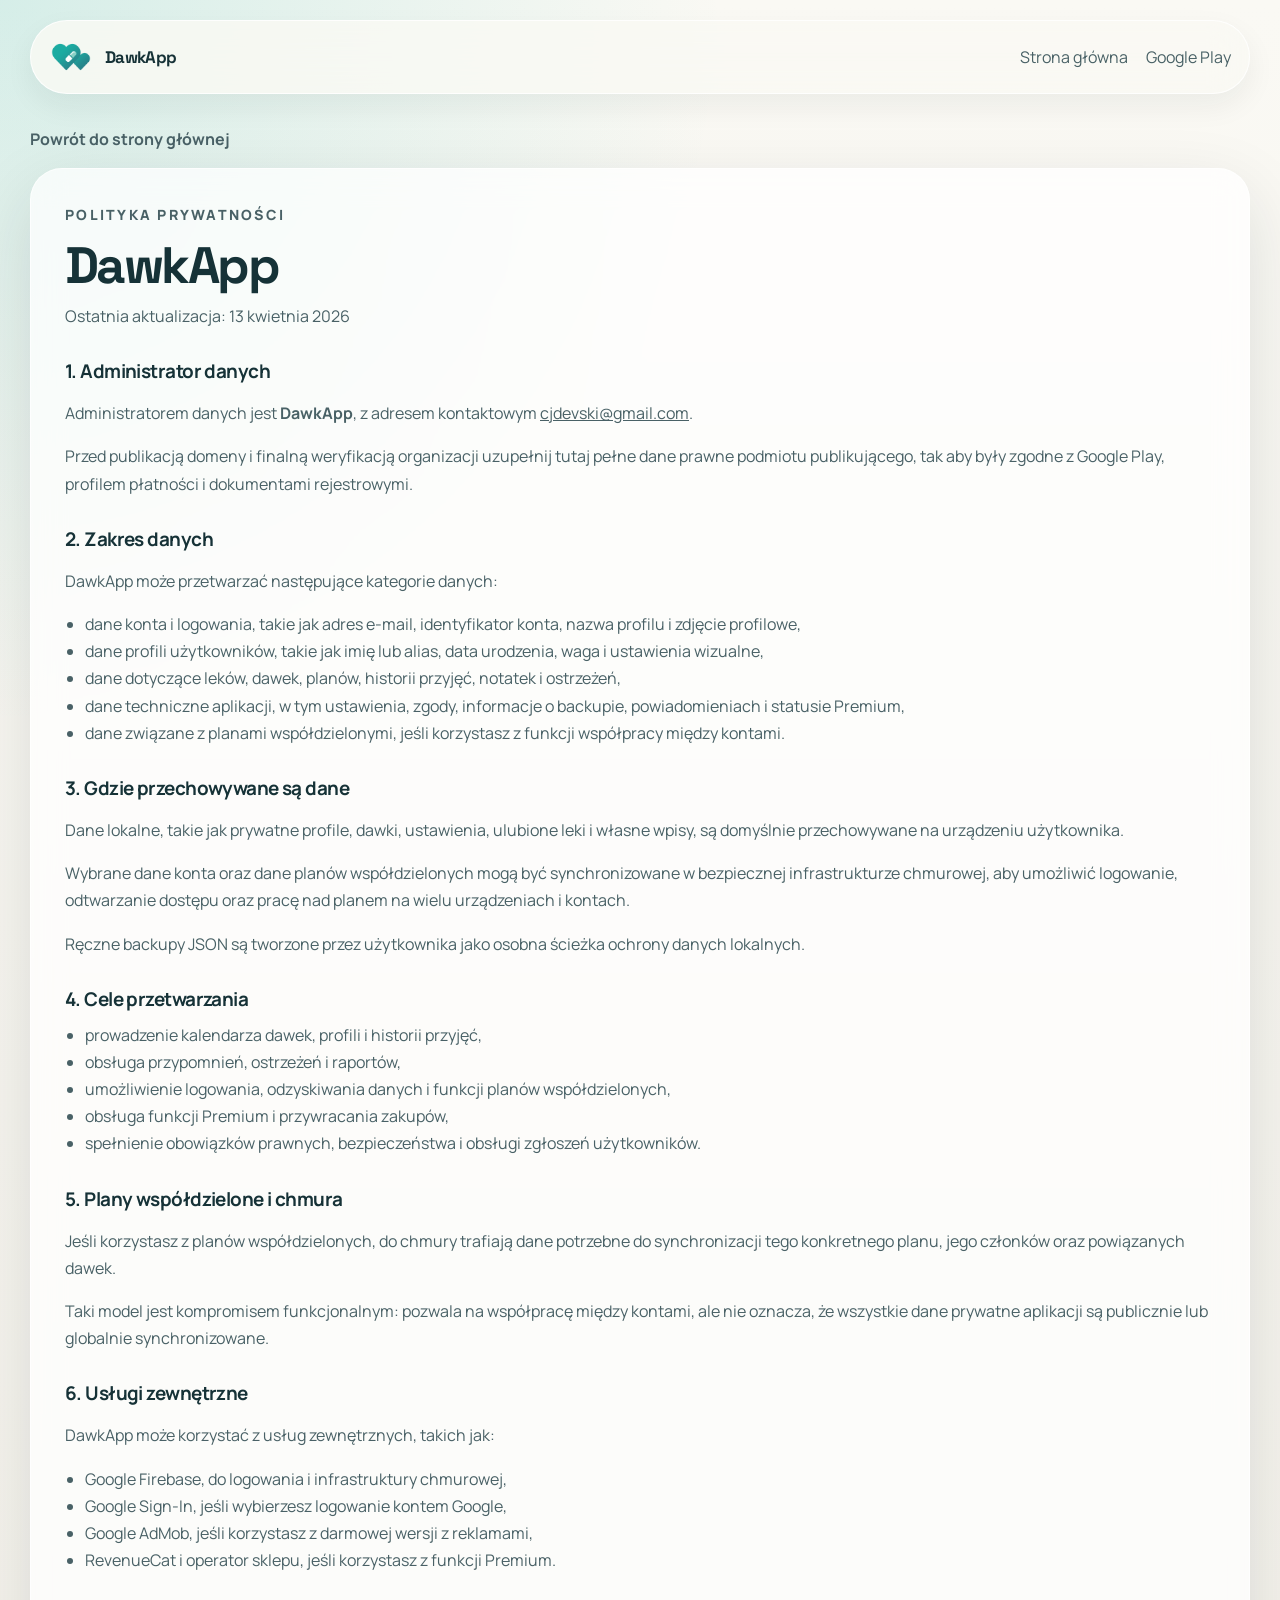
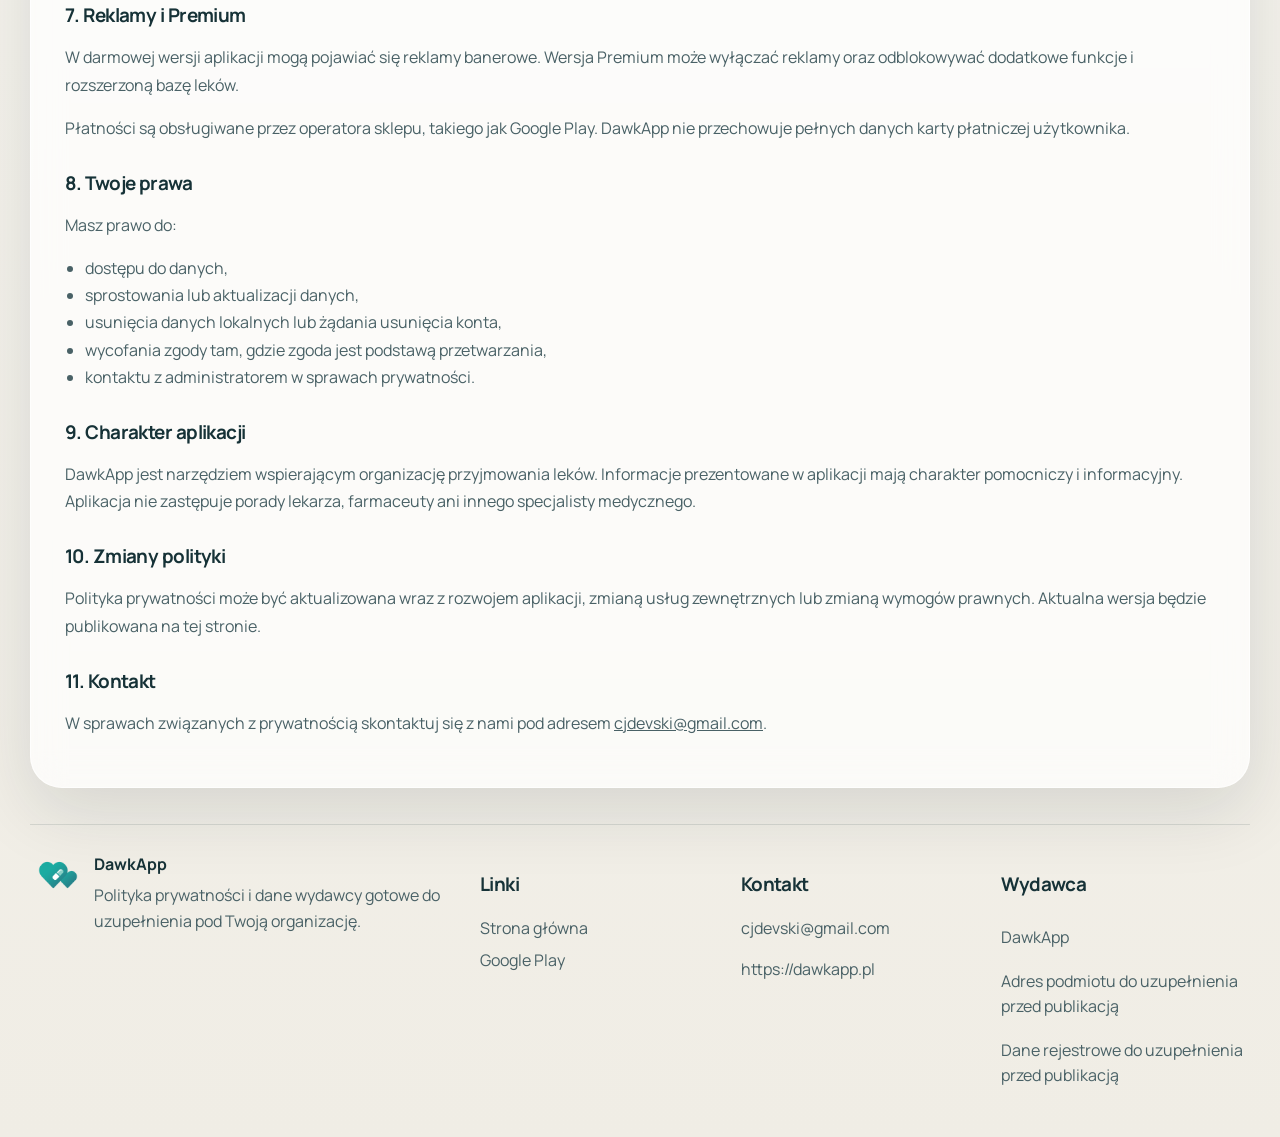
==== privacy.html @ 1be8d59f "Initial DawkApp site" ====
<!DOCTYPE html>
<html lang="pl">
<head>
    <meta charset="UTF-8">
    <meta name="viewport" content="width=device-width, initial-scale=1.0">
    <title>Polityka prywatności | DawkApp</title>
    <meta
        name="description"
        content="Polityka prywatności aplikacji DawkApp. Informacje o danych lokalnych, planach współdzielonych, logowaniu, backupach i usługach zewnętrznych."
    >
    <meta name="theme-color" content="#18b3ab">
    <link rel="preconnect" href="https://fonts.googleapis.com">
    <link rel="preconnect" href="https://fonts.gstatic.com" crossorigin>
    <link href="https://fonts.googleapis.com/css2?family=Manrope:wght@400;500;700;800&family=Space+Grotesk:wght@500;700&display=swap" rel="stylesheet">
    <link rel="icon" type="image/png" href="assets/favicon.png">
    <link rel="stylesheet" href="styles.css">
</head>
<body class="policy-body">
    <div class="page-shell">
        <header class="site-header">
            <a class="brand" href="index.html" aria-label="DawkApp">
                <img src="assets/logo.png" alt="Logo DawkApp" class="brand-logo">
                <span class="brand-wordmark">DawkApp</span>
            </a>

            <nav class="site-nav" aria-label="Nawigacja pomocnicza">
                <a href="index.html">Strona główna</a>
                <a href="https://play.google.com/store/apps/details?id=com.dobradawka.app" target="_blank" rel="noopener noreferrer">Google Play</a>
            </nav>
        </header>

        <main class="policy-layout">
            <a class="back-link" href="index.html">Powrót do strony głównej</a>

            <article class="policy-card">
                <p class="eyebrow">Polityka prywatności</p>
                <h1>DawkApp</h1>
                <p class="policy-meta">Ostatnia aktualizacja: 13 kwietnia 2026</p>

                <section>
                    <h2>1. Administrator danych</h2>
                    <p>
                        Administratorem danych jest <strong>DawkApp</strong>, z adresem kontaktowym
                        <a href="mailto:cjdevski@gmail.com">cjdevski@gmail.com</a>.
                    </p>
                    <p>
                        Przed publikacją domeny i finalną weryfikacją organizacji uzupełnij tutaj pełne dane prawne
                        podmiotu publikującego, tak aby były zgodne z Google Play, profilem płatności i dokumentami rejestrowymi.
                    </p>
                </section>

                <section>
                    <h2>2. Zakres danych</h2>
                    <p>DawkApp może przetwarzać następujące kategorie danych:</p>
                    <ul>
                        <li>dane konta i logowania, takie jak adres e-mail, identyfikator konta, nazwa profilu i zdjęcie profilowe,</li>
                        <li>dane profili użytkowników, takie jak imię lub alias, data urodzenia, waga i ustawienia wizualne,</li>
                        <li>dane dotyczące leków, dawek, planów, historii przyjęć, notatek i ostrzeżeń,</li>
                        <li>dane techniczne aplikacji, w tym ustawienia, zgody, informacje o backupie, powiadomieniach i statusie Premium,</li>
                        <li>dane związane z planami współdzielonymi, jeśli korzystasz z funkcji współpracy między kontami.</li>
                    </ul>
                </section>

                <section>
                    <h2>3. Gdzie przechowywane są dane</h2>
                    <p>
                        Dane lokalne, takie jak prywatne profile, dawki, ustawienia, ulubione leki i własne wpisy, są
                        domyślnie przechowywane na urządzeniu użytkownika.
                    </p>
                    <p>
                        Wybrane dane konta oraz dane planów współdzielonych mogą być synchronizowane w bezpiecznej
                        infrastrukturze chmurowej, aby umożliwić logowanie, odtwarzanie dostępu oraz pracę nad planem
                        na wielu urządzeniach i kontach.
                    </p>
                    <p>
                        Ręczne backupy JSON są tworzone przez użytkownika jako osobna ścieżka ochrony danych lokalnych.
                    </p>
                </section>

                <section>
                    <h2>4. Cele przetwarzania</h2>
                    <ul>
                        <li>prowadzenie kalendarza dawek, profili i historii przyjęć,</li>
                        <li>obsługa przypomnień, ostrzeżeń i raportów,</li>
                        <li>umożliwienie logowania, odzyskiwania danych i funkcji planów współdzielonych,</li>
                        <li>obsługa funkcji Premium i przywracania zakupów,</li>
                        <li>spełnienie obowiązków prawnych, bezpieczeństwa i obsługi zgłoszeń użytkowników.</li>
                    </ul>
                </section>

                <section>
                    <h2>5. Plany współdzielone i chmura</h2>
                    <p>
                        Jeśli korzystasz z planów współdzielonych, do chmury trafiają dane potrzebne do synchronizacji
                        tego konkretnego planu, jego członków oraz powiązanych dawek.
                    </p>
                    <p>
                        Taki model jest kompromisem funkcjonalnym: pozwala na współpracę między kontami, ale nie oznacza,
                        że wszystkie dane prywatne aplikacji są publicznie lub globalnie synchronizowane.
                    </p>
                </section>

                <section>
                    <h2>6. Usługi zewnętrzne</h2>
                    <p>DawkApp może korzystać z usług zewnętrznych, takich jak:</p>
                    <ul>
                        <li>Google Firebase, do logowania i infrastruktury chmurowej,</li>
                        <li>Google Sign-In, jeśli wybierzesz logowanie kontem Google,</li>
                        <li>Google AdMob, jeśli korzystasz z darmowej wersji z reklamami,</li>
                        <li>RevenueCat i operator sklepu, jeśli korzystasz z funkcji Premium.</li>
                    </ul>
                </section>

                <section>
                    <h2>7. Reklamy i Premium</h2>
                    <p>
                        W darmowej wersji aplikacji mogą pojawiać się reklamy banerowe. Wersja Premium może wyłączać
                        reklamy oraz odblokowywać dodatkowe funkcje i rozszerzoną bazę leków.
                    </p>
                    <p>
                        Płatności są obsługiwane przez operatora sklepu, takiego jak Google Play. DawkApp nie przechowuje
                        pełnych danych karty płatniczej użytkownika.
                    </p>
                </section>

                <section>
                    <h2>8. Twoje prawa</h2>
                    <p>Masz prawo do:</p>
                    <ul>
                        <li>dostępu do danych,</li>
                        <li>sprostowania lub aktualizacji danych,</li>
                        <li>usunięcia danych lokalnych lub żądania usunięcia konta,</li>
                        <li>wycofania zgody tam, gdzie zgoda jest podstawą przetwarzania,</li>
                        <li>kontaktu z administratorem w sprawach prywatności.</li>
                    </ul>
                </section>

                <section>
                    <h2>9. Charakter aplikacji</h2>
                    <p>
                        DawkApp jest narzędziem wspierającym organizację przyjmowania leków. Informacje prezentowane
                        w aplikacji mają charakter pomocniczy i informacyjny. Aplikacja nie zastępuje porady lekarza,
                        farmaceuty ani innego specjalisty medycznego.
                    </p>
                </section>

                <section>
                    <h2>10. Zmiany polityki</h2>
                    <p>
                        Polityka prywatności może być aktualizowana wraz z rozwojem aplikacji, zmianą usług zewnętrznych
                        lub zmianą wymogów prawnych. Aktualna wersja będzie publikowana na tej stronie.
                    </p>
                </section>

                <section>
                    <h2>11. Kontakt</h2>
                    <p>
                        W sprawach związanych z prywatnością skontaktuj się z nami pod adresem
                        <a href="mailto:cjdevski@gmail.com">cjdevski@gmail.com</a>.
                    </p>
                </section>
            </article>
        </main>

        <footer class="site-footer">
            <div class="footer-brand">
                <img src="assets/logo.png" alt="" class="footer-logo">
                <div>
                    <strong>DawkApp</strong>
                    <p>Polityka prywatności i dane wydawcy gotowe do uzupełnienia pod Twoją organizację.</p>
                </div>
            </div>

            <div class="footer-columns">
                <div>
                    <h3>Linki</h3>
                    <a href="index.html">Strona główna</a>
                    <a href="https://play.google.com/store/apps/details?id=com.dobradawka.app" target="_blank" rel="noopener noreferrer">Google Play</a>
                </div>

                <div>
                    <h3>Kontakt</h3>
                    <a href="mailto:cjdevski@gmail.com">cjdevski@gmail.com</a>
                    <span>https://dawkapp.pl</span>
                </div>

                <div>
                    <h3>Wydawca</h3>
                    <span>DawkApp</span>
                    <span>Adres podmiotu do uzupełnienia przed publikacją</span>
                    <span>Dane rejestrowe do uzupełnienia przed publikacją</span>
                </div>
            </div>
        </footer>
    </div>
</body>
</html>
---- styles.css ----
:root {
    --bg: #f6f5ef;
    --surface: rgba(255, 255, 255, 0.72);
    --ink: #163237;
    --ink-soft: #496166;
    --line: rgba(22, 50, 55, 0.12);
    --teal: #18b3ab;
    --teal-deep: #0f8d86;
    --ink-panel: #1c3137;
    --shadow: 0 24px 70px rgba(18, 36, 39, 0.12);
    --max-width: 1220px;
}

* {
    box-sizing: border-box;
}

html {
    scroll-behavior: smooth;
}

body {
    margin: 0;
    color: var(--ink);
    font-family: "Manrope", sans-serif;
    background:
        radial-gradient(circle at top left, rgba(24, 179, 171, 0.18), transparent 28%),
        radial-gradient(circle at top right, rgba(243, 229, 199, 0.95), transparent 24%),
        linear-gradient(180deg, #f8f7f2 0%, #f2efe7 100%);
    min-height: 100vh;
}

img {
    display: block;
    max-width: 100%;
}

a {
    color: inherit;
}

.page-shell {
    width: min(calc(100% - 32px), var(--max-width));
    margin: 0 auto;
    padding: 20px 0 48px;
}

.site-header {
    position: sticky;
    top: 12px;
    z-index: 10;
    display: flex;
    align-items: center;
    justify-content: space-between;
    gap: 20px;
    padding: 14px 18px;
    border: 1px solid rgba(255, 255, 255, 0.8);
    border-radius: 999px;
    background: rgba(250, 249, 244, 0.84);
    backdrop-filter: blur(18px);
    box-shadow: 0 12px 30px rgba(20, 32, 35, 0.06);
}

.brand {
    display: inline-flex;
    align-items: center;
    gap: 12px;
    text-decoration: none;
}

.brand-logo,
.footer-logo {
    width: 44px;
    height: 44px;
    object-fit: contain;
}

.brand-wordmark {
    font-family: "Space Grotesk", sans-serif;
    font-size: 1.05rem;
    font-weight: 700;
    letter-spacing: -0.04em;
}

.site-nav {
    display: flex;
    align-items: center;
    gap: 18px;
    flex-wrap: wrap;
}

.site-nav a,
.footer-columns a,
.inline-link,
.back-link {
    color: var(--ink-soft);
    text-decoration: none;
}

.site-nav a:hover,
.footer-columns a:hover,
.inline-link:hover,
.back-link:hover {
    color: var(--teal-deep);
}

.hero {
    display: grid;
    grid-template-columns: minmax(0, 1.05fr) minmax(320px, 0.95fr);
    gap: 28px;
    align-items: stretch;
    padding: 42px 0 18px;
}

.hero-copy,
.hero-panel,
.feature-card,
.pillar,
.privacy-card,
.pricing-card,
.faq-item,
.cta-box,
.policy-card {
    border: 1px solid rgba(255, 255, 255, 0.7);
    background: var(--surface);
    backdrop-filter: blur(16px);
    box-shadow: var(--shadow);
}

.hero-copy,
.hero-panel {
    border-radius: 34px;
    padding: 34px;
}

.eyebrow {
    margin: 0 0 14px;
    color: var(--teal-deep);
    font-size: 0.88rem;
    font-weight: 800;
    letter-spacing: 0.16em;
    text-transform: uppercase;
}

.hero h1,
.section-heading h2,
.cta-box h2,
.policy-card h1 {
    margin: 0;
    font-family: "Space Grotesk", sans-serif;
    letter-spacing: -0.05em;
    line-height: 0.98;
}

.hero h1 {
    font-size: clamp(2.8rem, 6vw, 5.5rem);
    max-width: 12ch;
}

.hero-lead,
.pillar p,
.feature-card p,
.privacy-card p,
.pricing-card p,
.faq-item p,
.policy-card p,
.policy-card li {
    color: var(--ink-soft);
    line-height: 1.7;
}

.hero-lead {
    max-width: 60ch;
    margin: 22px 0 0;
    font-size: 1.05rem;
}

.hero-actions,
.cta-actions {
    display: flex;
    gap: 14px;
    flex-wrap: wrap;
    margin-top: 28px;
}

.button {
    display: inline-flex;
    align-items: center;
    justify-content: center;
    min-height: 52px;
    padding: 0 22px;
    border-radius: 999px;
    border: 1px solid transparent;
    text-decoration: none;
    font-weight: 800;
    transition: transform 0.18s ease, box-shadow 0.18s ease;
}

.button:hover {
    transform: translateY(-1px);
}

.button-primary {
    color: #ffffff;
    background: linear-gradient(135deg, var(--teal) 0%, var(--teal-deep) 100%);
    box-shadow: 0 12px 28px rgba(15, 141, 134, 0.26);
}

.button-secondary {
    color: var(--ink);
    border-color: var(--line);
    background: rgba(255, 255, 255, 0.8);
}

.hero-note,
.pricing-note {
    margin-top: 22px;
    padding: 16px 18px;
    border: 1px solid rgba(24, 179, 171, 0.18);
    border-radius: 18px;
    background: rgba(24, 179, 171, 0.08);
    color: var(--ink-soft);
    line-height: 1.65;
}

.hero-panel {
    position: relative;
    overflow: hidden;
    background:
        linear-gradient(160deg, rgba(255, 255, 255, 0.86), rgba(233, 247, 245, 0.92)),
        var(--surface);
}

.hero-panel::after {
    content: "";
    position: absolute;
    inset: 18px;
    border: 1px dashed rgba(24, 179, 171, 0.18);
    border-radius: 28px;
    pointer-events: none;
}

.floating-card {
    position: relative;
    z-index: 1;
    padding: 22px;
    border-radius: 24px;
    border: 1px solid rgba(255, 255, 255, 0.7);
    background: rgba(255, 255, 255, 0.92);
}

.floating-card h2 {
    margin: 8px 0 14px;
    font-size: clamp(1.5rem, 2vw, 2.15rem);
    line-height: 1.1;
    letter-spacing: -0.04em;
}

.card-kicker,
.plan-label {
    font-size: 0.84rem;
    font-weight: 800;
    color: var(--teal-deep);
    text-transform: uppercase;
    letter-spacing: 0.12em;
}

.card-large {
    margin-bottom: 18px;
}

.floating-grid {
    display: grid;
    grid-template-columns: repeat(2, minmax(0, 1fr));
    gap: 18px;
}

.floating-grid .floating-card:last-child {
    grid-column: span 2;
}

.tone-mint {
    background: #edf9f7;
}

.tone-sand {
    background: #fbf3e1;
}

.tone-ink {
    background: var(--ink-panel);
    color: #f4fbfb;
}

.tone-ink .card-kicker,
.tone-ink p {
    color: #d6f2ef;
}

.clean-list {
    margin: 0;
    padding: 0;
    list-style: none;
}

.clean-list li {
    position: relative;
    padding-left: 18px;
    margin-bottom: 10px;
}

.clean-list li::before {
    content: "";
    position: absolute;
    left: 0;
    top: 0.72em;
    width: 8px;
    height: 8px;
    border-radius: 50%;
    background: var(--teal);
    transform: translateY(-50%);
}

.section {
    padding: 34px 0;
}

.section-heading {
    display: flex;
    align-items: end;
    justify-content: space-between;
    gap: 24px;
    margin-bottom: 22px;
}

.section-heading h2 {
    font-size: clamp(2rem, 4vw, 3.4rem);
    max-width: 16ch;
}

.pillars,
.feature-grid,
.privacy-grid,
.pricing-grid,
.faq-list {
    display: grid;
    gap: 18px;
}

.pillars {
    grid-template-columns: repeat(3, minmax(0, 1fr));
}

.feature-grid,
.faq-list {
    grid-template-columns: repeat(2, minmax(0, 1fr));
}

.privacy-grid,
.pricing-grid {
    grid-template-columns: repeat(3, minmax(0, 1fr));
}

.pillar,
.feature-card,
.privacy-card,
.pricing-card,
.faq-item {
    border-radius: 24px;
    padding: 24px;
}

.feature-index {
    display: inline-flex;
    min-width: 48px;
    min-height: 48px;
    align-items: center;
    justify-content: center;
    border-radius: 14px;
    background: rgba(24, 179, 171, 0.12);
    color: var(--teal-deep);
    font-family: "Space Grotesk", sans-serif;
    font-weight: 700;
}

.pillar h3,
.feature-card h3,
.privacy-card h3,
.pricing-card h3,
.faq-item h3,
.footer-columns h3,
.policy-card h2 {
    margin: 18px 0 10px;
    font-size: 1.18rem;
    letter-spacing: -0.03em;
}

.pricing-card-premium {
    grid-column: span 2;
    background:
        linear-gradient(135deg, rgba(20, 46, 52, 0.94), rgba(12, 112, 107, 0.94));
    color: #f7fffe;
}

.pricing-card-premium p,
.pricing-card-premium li,
.pricing-card-premium .plan-label {
    color: rgba(247, 255, 254, 0.82);
}

.pricing-head h3 {
    margin-top: 8px;
}

.section-cta {
    padding-top: 18px;
}

.cta-box {
    display: flex;
    align-items: end;
    justify-content: space-between;
    gap: 24px;
    border-radius: 28px;
    padding: 28px;
    background:
        linear-gradient(135deg, rgba(255, 255, 255, 0.86), rgba(223, 247, 243, 0.84));
}

.cta-box h2 {
    font-size: clamp(1.9rem, 3vw, 3rem);
    max-width: 18ch;
}

.site-footer {
    margin-top: 36px;
    display: flex;
    align-items: start;
    justify-content: space-between;
    gap: 24px;
    padding: 28px 6px 0;
    border-top: 1px solid var(--line);
}

.footer-brand {
    display: flex;
    align-items: start;
    gap: 14px;
    max-width: 420px;
}

.footer-brand p,
.footer-columns span {
    margin: 8px 0 0;
    color: var(--ink-soft);
    line-height: 1.6;
}

.footer-columns {
    display: grid;
    grid-template-columns: repeat(3, minmax(160px, 1fr));
    gap: 18px;
}

.footer-columns div {
    display: flex;
    flex-direction: column;
    gap: 10px;
}

.policy-body {
    background:
        radial-gradient(circle at top left, rgba(24, 179, 171, 0.16), transparent 24%),
        linear-gradient(180deg, #faf9f4 0%, #f0ede5 100%);
}

.policy-layout {
    padding-top: 34px;
}

.back-link {
    display: inline-flex;
    margin-bottom: 18px;
    font-weight: 700;
}

.policy-card {
    border-radius: 32px;
    padding: 34px;
}

.policy-card h1 {
    font-size: clamp(2.2rem, 4vw, 4rem);
}

.policy-card h2 {
    margin-top: 28px;
}

.policy-card ul {
    margin: 0;
    padding-left: 20px;
}

.policy-meta {
    margin-top: 12px;
    color: var(--ink-soft);
}

@media (max-width: 1080px) {
    .hero,
    .pillars,
    .privacy-grid,
    .pricing-grid,
    .site-footer {
        grid-template-columns: 1fr;
        display: grid;
    }

    .pricing-card-premium,
    .floating-grid .floating-card:last-child {
        grid-column: auto;
    }

    .section-heading,
    .cta-box,
    .site-footer {
        align-items: start;
    }
}

@media (max-width: 860px) {
    .site-header {
        position: static;
        border-radius: 28px;
    }

    .site-nav,
    .footer-columns,
    .feature-grid,
    .faq-list,
    .floating-grid {
        grid-template-columns: 1fr;
        display: grid;
    }

    .hero-copy,
    .hero-panel,
    .pillar,
    .feature-card,
    .privacy-card,
    .pricing-card,
    .faq-item,
    .cta-box,
    .policy-card {
        padding: 22px;
    }

    .hero h1 {
        max-width: none;
    }
}

@media (max-width: 560px) {
    .page-shell {
        width: min(calc(100% - 20px), var(--max-width));
        padding-top: 10px;
    }

    .site-nav {
        gap: 12px;
    }

    .hero-actions,
    .cta-actions {
        flex-direction: column;
    }

    .button {
        width: 100%;
    }

    .section-heading h2,
    .cta-box h2 {
        max-width: none;
    }
}
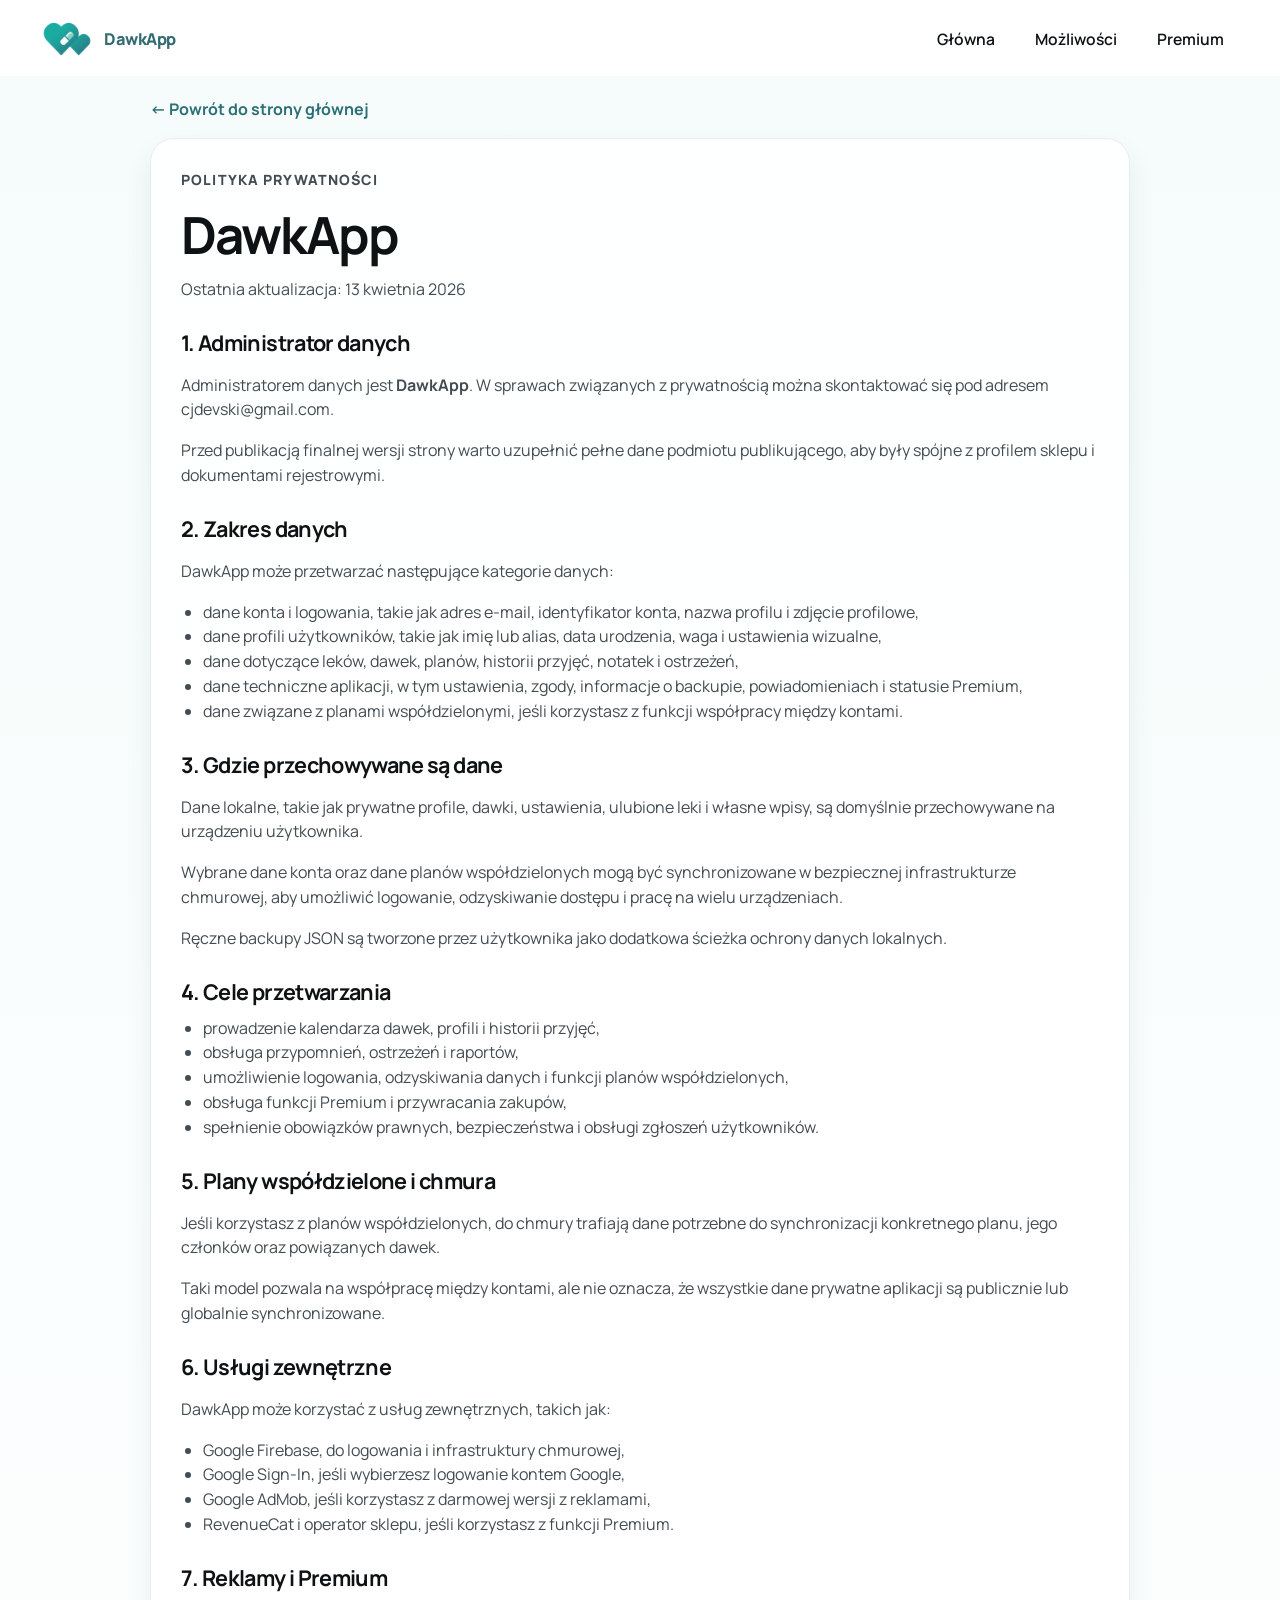
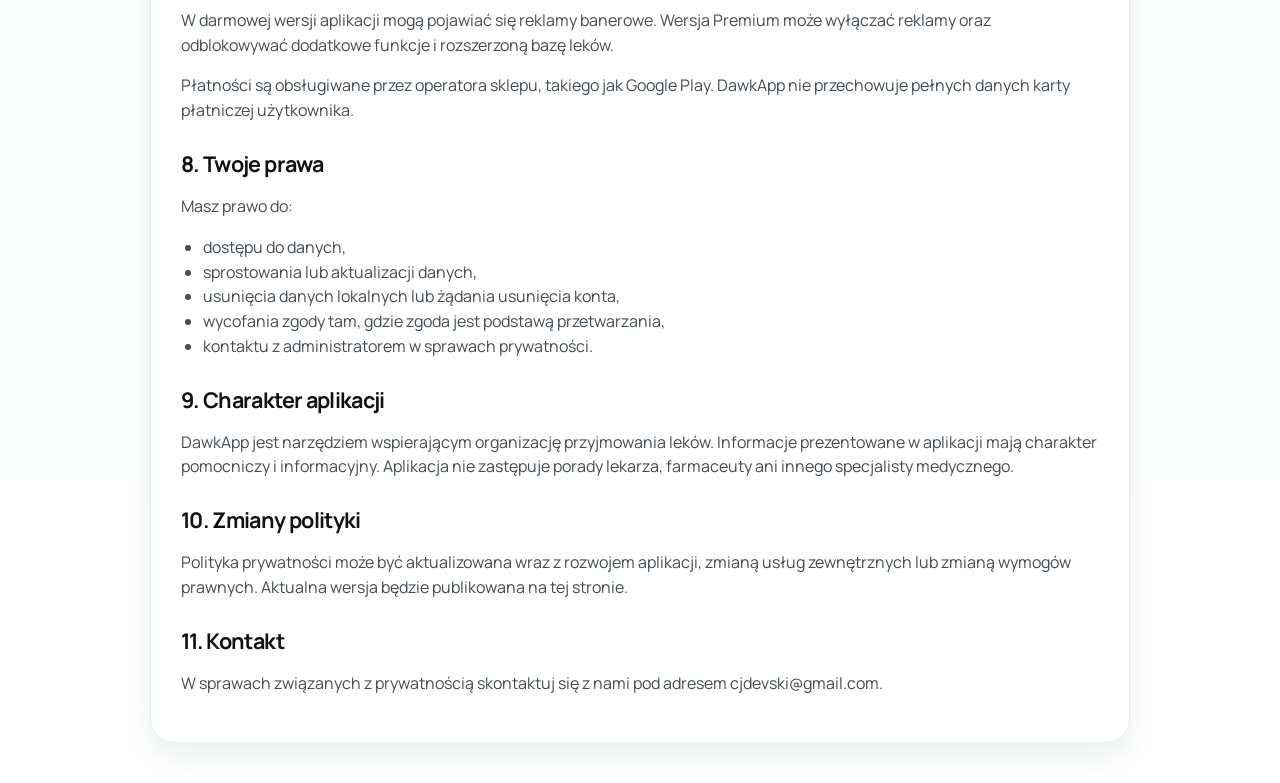
==== commit b2beb823: "Update DawkApp landing page" ====
--- a/privacy.html
+++ b/privacy.html
@@ -8,190 +8,159 @@
         name="description"
         content="Polityka prywatności aplikacji DawkApp. Informacje o danych lokalnych, planach współdzielonych, logowaniu, backupach i usługach zewnętrznych."
     >
-    <meta name="theme-color" content="#18b3ab">
+    <meta name="theme-color" content="#39b0aa">
     <link rel="preconnect" href="https://fonts.googleapis.com">
     <link rel="preconnect" href="https://fonts.gstatic.com" crossorigin>
-    <link href="https://fonts.googleapis.com/css2?family=Manrope:wght@400;500;700;800&family=Space+Grotesk:wght@500;700&display=swap" rel="stylesheet">
+    <link href="https://fonts.googleapis.com/css2?family=Manrope:wght@400;500;700;800&display=swap" rel="stylesheet">
     <link rel="icon" type="image/png" href="assets/favicon.png">
     <link rel="stylesheet" href="styles.css">
 </head>
 <body class="policy-body">
-    <div class="page-shell">
-        <header class="site-header">
+    <header class="site-header policy-header">
+        <div class="shell nav-shell">
             <a class="brand" href="index.html" aria-label="DawkApp">
                 <img src="assets/logo.png" alt="Logo DawkApp" class="brand-logo">
                 <span class="brand-wordmark">DawkApp</span>
             </a>
 
             <nav class="site-nav" aria-label="Nawigacja pomocnicza">
-                <a href="index.html">Strona główna</a>
-                <a href="https://play.google.com/store/apps/details?id=com.dobradawka.app" target="_blank" rel="noopener noreferrer">Google Play</a>
+                <a href="index.html">Główna</a>
+                <a href="index.html#mozliwosci">Możliwości</a>
+                <a href="index.html#premium">Premium</a>
             </nav>
-        </header>
+        </div>
+    </header>
 
-        <main class="policy-layout">
-            <a class="back-link" href="index.html">Powrót do strony głównej</a>
+    <main class="policy-layout">
+        <a class="back-link" href="index.html">← Powrót do strony głównej</a>
 
-            <article class="policy-card">
-                <p class="eyebrow">Polityka prywatności</p>
-                <h1>DawkApp</h1>
-                <p class="policy-meta">Ostatnia aktualizacja: 13 kwietnia 2026</p>
+        <article class="policy-card">
+            <p class="policy-eyebrow">Polityka prywatności</p>
+            <h1>DawkApp</h1>
+            <p class="policy-meta">Ostatnia aktualizacja: 13 kwietnia 2026</p>
 
-                <section>
-                    <h2>1. Administrator danych</h2>
-                    <p>
-                        Administratorem danych jest <strong>DawkApp</strong>, z adresem kontaktowym
-                        <a href="mailto:cjdevski@gmail.com">cjdevski@gmail.com</a>.
-                    </p>
-                    <p>
-                        Przed publikacją domeny i finalną weryfikacją organizacji uzupełnij tutaj pełne dane prawne
-                        podmiotu publikującego, tak aby były zgodne z Google Play, profilem płatności i dokumentami rejestrowymi.
-                    </p>
-                </section>
+            <section>
+                <h2>1. Administrator danych</h2>
+                <p>
+                    Administratorem danych jest <strong>DawkApp</strong>. W sprawach związanych z prywatnością
+                    można skontaktować się pod adresem <a href="mailto:cjdevski@gmail.com">cjdevski@gmail.com</a>.
+                </p>
+                <p>
+                    Przed publikacją finalnej wersji strony warto uzupełnić pełne dane podmiotu publikującego,
+                    aby były spójne z profilem sklepu i dokumentami rejestrowymi.
+                </p>
+            </section>
 
-                <section>
-                    <h2>2. Zakres danych</h2>
-                    <p>DawkApp może przetwarzać następujące kategorie danych:</p>
-                    <ul>
-                        <li>dane konta i logowania, takie jak adres e-mail, identyfikator konta, nazwa profilu i zdjęcie profilowe,</li>
-                        <li>dane profili użytkowników, takie jak imię lub alias, data urodzenia, waga i ustawienia wizualne,</li>
-                        <li>dane dotyczące leków, dawek, planów, historii przyjęć, notatek i ostrzeżeń,</li>
-                        <li>dane techniczne aplikacji, w tym ustawienia, zgody, informacje o backupie, powiadomieniach i statusie Premium,</li>
-                        <li>dane związane z planami współdzielonymi, jeśli korzystasz z funkcji współpracy między kontami.</li>
-                    </ul>
-                </section>
+            <section>
+                <h2>2. Zakres danych</h2>
+                <p>DawkApp może przetwarzać następujące kategorie danych:</p>
+                <ul>
+                    <li>dane konta i logowania, takie jak adres e-mail, identyfikator konta, nazwa profilu i zdjęcie profilowe,</li>
+                    <li>dane profili użytkowników, takie jak imię lub alias, data urodzenia, waga i ustawienia wizualne,</li>
+                    <li>dane dotyczące leków, dawek, planów, historii przyjęć, notatek i ostrzeżeń,</li>
+                    <li>dane techniczne aplikacji, w tym ustawienia, zgody, informacje o backupie, powiadomieniach i statusie Premium,</li>
+                    <li>dane związane z planami współdzielonymi, jeśli korzystasz z funkcji współpracy między kontami.</li>
+                </ul>
+            </section>
 
-                <section>
-                    <h2>3. Gdzie przechowywane są dane</h2>
-                    <p>
-                        Dane lokalne, takie jak prywatne profile, dawki, ustawienia, ulubione leki i własne wpisy, są
-                        domyślnie przechowywane na urządzeniu użytkownika.
-                    </p>
-                    <p>
-                        Wybrane dane konta oraz dane planów współdzielonych mogą być synchronizowane w bezpiecznej
-                        infrastrukturze chmurowej, aby umożliwić logowanie, odtwarzanie dostępu oraz pracę nad planem
-                        na wielu urządzeniach i kontach.
-                    </p>
-                    <p>
-                        Ręczne backupy JSON są tworzone przez użytkownika jako osobna ścieżka ochrony danych lokalnych.
-                    </p>
-                </section>
+            <section>
+                <h2>3. Gdzie przechowywane są dane</h2>
+                <p>
+                    Dane lokalne, takie jak prywatne profile, dawki, ustawienia, ulubione leki i własne wpisy,
+                    są domyślnie przechowywane na urządzeniu użytkownika.
+                </p>
+                <p>
+                    Wybrane dane konta oraz dane planów współdzielonych mogą być synchronizowane w bezpiecznej
+                    infrastrukturze chmurowej, aby umożliwić logowanie, odzyskiwanie dostępu i pracę na wielu urządzeniach.
+                </p>
+                <p>
+                    Ręczne backupy JSON są tworzone przez użytkownika jako dodatkowa ścieżka ochrony danych lokalnych.
+                </p>
+            </section>
 
-                <section>
-                    <h2>4. Cele przetwarzania</h2>
-                    <ul>
-                        <li>prowadzenie kalendarza dawek, profili i historii przyjęć,</li>
-                        <li>obsługa przypomnień, ostrzeżeń i raportów,</li>
-                        <li>umożliwienie logowania, odzyskiwania danych i funkcji planów współdzielonych,</li>
-                        <li>obsługa funkcji Premium i przywracania zakupów,</li>
-                        <li>spełnienie obowiązków prawnych, bezpieczeństwa i obsługi zgłoszeń użytkowników.</li>
-                    </ul>
-                </section>
+            <section>
+                <h2>4. Cele przetwarzania</h2>
+                <ul>
+                    <li>prowadzenie kalendarza dawek, profili i historii przyjęć,</li>
+                    <li>obsługa przypomnień, ostrzeżeń i raportów,</li>
+                    <li>umożliwienie logowania, odzyskiwania danych i funkcji planów współdzielonych,</li>
+                    <li>obsługa funkcji Premium i przywracania zakupów,</li>
+                    <li>spełnienie obowiązków prawnych, bezpieczeństwa i obsługi zgłoszeń użytkowników.</li>
+                </ul>
+            </section>
 
-                <section>
-                    <h2>5. Plany współdzielone i chmura</h2>
-                    <p>
-                        Jeśli korzystasz z planów współdzielonych, do chmury trafiają dane potrzebne do synchronizacji
-                        tego konkretnego planu, jego członków oraz powiązanych dawek.
-                    </p>
-                    <p>
-                        Taki model jest kompromisem funkcjonalnym: pozwala na współpracę między kontami, ale nie oznacza,
-                        że wszystkie dane prywatne aplikacji są publicznie lub globalnie synchronizowane.
-                    </p>
-                </section>
+            <section>
+                <h2>5. Plany współdzielone i chmura</h2>
+                <p>
+                    Jeśli korzystasz z planów współdzielonych, do chmury trafiają dane potrzebne do synchronizacji
+                    konkretnego planu, jego członków oraz powiązanych dawek.
+                </p>
+                <p>
+                    Taki model pozwala na współpracę między kontami, ale nie oznacza, że wszystkie dane prywatne
+                    aplikacji są publicznie lub globalnie synchronizowane.
+                </p>
+            </section>
 
-                <section>
-                    <h2>6. Usługi zewnętrzne</h2>
-                    <p>DawkApp może korzystać z usług zewnętrznych, takich jak:</p>
-                    <ul>
-                        <li>Google Firebase, do logowania i infrastruktury chmurowej,</li>
-                        <li>Google Sign-In, jeśli wybierzesz logowanie kontem Google,</li>
-                        <li>Google AdMob, jeśli korzystasz z darmowej wersji z reklamami,</li>
-                        <li>RevenueCat i operator sklepu, jeśli korzystasz z funkcji Premium.</li>
-                    </ul>
-                </section>
+            <section>
+                <h2>6. Usługi zewnętrzne</h2>
+                <p>DawkApp może korzystać z usług zewnętrznych, takich jak:</p>
+                <ul>
+                    <li>Google Firebase, do logowania i infrastruktury chmurowej,</li>
+                    <li>Google Sign-In, jeśli wybierzesz logowanie kontem Google,</li>
+                    <li>Google AdMob, jeśli korzystasz z darmowej wersji z reklamami,</li>
+                    <li>RevenueCat i operator sklepu, jeśli korzystasz z funkcji Premium.</li>
+                </ul>
+            </section>
 
-                <section>
-                    <h2>7. Reklamy i Premium</h2>
-                    <p>
-                        W darmowej wersji aplikacji mogą pojawiać się reklamy banerowe. Wersja Premium może wyłączać
-                        reklamy oraz odblokowywać dodatkowe funkcje i rozszerzoną bazę leków.
-                    </p>
-                    <p>
-                        Płatności są obsługiwane przez operatora sklepu, takiego jak Google Play. DawkApp nie przechowuje
-                        pełnych danych karty płatniczej użytkownika.
-                    </p>
-                </section>
+            <section>
+                <h2>7. Reklamy i Premium</h2>
+                <p>
+                    W darmowej wersji aplikacji mogą pojawiać się reklamy banerowe. Wersja Premium może wyłączać
+                    reklamy oraz odblokowywać dodatkowe funkcje i rozszerzoną bazę leków.
+                </p>
+                <p>
+                    Płatności są obsługiwane przez operatora sklepu, takiego jak Google Play. DawkApp nie przechowuje
+                    pełnych danych karty płatniczej użytkownika.
+                </p>
+            </section>
 
-                <section>
-                    <h2>8. Twoje prawa</h2>
-                    <p>Masz prawo do:</p>
-                    <ul>
-                        <li>dostępu do danych,</li>
-                        <li>sprostowania lub aktualizacji danych,</li>
-                        <li>usunięcia danych lokalnych lub żądania usunięcia konta,</li>
-                        <li>wycofania zgody tam, gdzie zgoda jest podstawą przetwarzania,</li>
-                        <li>kontaktu z administratorem w sprawach prywatności.</li>
-                    </ul>
-                </section>
+            <section>
+                <h2>8. Twoje prawa</h2>
+                <p>Masz prawo do:</p>
+                <ul>
+                    <li>dostępu do danych,</li>
+                    <li>sprostowania lub aktualizacji danych,</li>
+                    <li>usunięcia danych lokalnych lub żądania usunięcia konta,</li>
+                    <li>wycofania zgody tam, gdzie zgoda jest podstawą przetwarzania,</li>
+                    <li>kontaktu z administratorem w sprawach prywatności.</li>
+                </ul>
+            </section>
 
-                <section>
-                    <h2>9. Charakter aplikacji</h2>
-                    <p>
-                        DawkApp jest narzędziem wspierającym organizację przyjmowania leków. Informacje prezentowane
-                        w aplikacji mają charakter pomocniczy i informacyjny. Aplikacja nie zastępuje porady lekarza,
-                        farmaceuty ani innego specjalisty medycznego.
-                    </p>
-                </section>
+            <section>
+                <h2>9. Charakter aplikacji</h2>
+                <p>
+                    DawkApp jest narzędziem wspierającym organizację przyjmowania leków. Informacje prezentowane
+                    w aplikacji mają charakter pomocniczy i informacyjny. Aplikacja nie zastępuje porady lekarza,
+                    farmaceuty ani innego specjalisty medycznego.
+                </p>
+            </section>
 
-                <section>
-                    <h2>10. Zmiany polityki</h2>
-                    <p>
-                        Polityka prywatności może być aktualizowana wraz z rozwojem aplikacji, zmianą usług zewnętrznych
-                        lub zmianą wymogów prawnych. Aktualna wersja będzie publikowana na tej stronie.
-                    </p>
-                </section>
+            <section>
+                <h2>10. Zmiany polityki</h2>
+                <p>
+                    Polityka prywatności może być aktualizowana wraz z rozwojem aplikacji, zmianą usług zewnętrznych
+                    lub zmianą wymogów prawnych. Aktualna wersja będzie publikowana na tej stronie.
+                </p>
+            </section>
 
-                <section>
-                    <h2>11. Kontakt</h2>
-                    <p>
-                        W sprawach związanych z prywatnością skontaktuj się z nami pod adresem
-                        <a href="mailto:cjdevski@gmail.com">cjdevski@gmail.com</a>.
-                    </p>
-                </section>
-            </article>
-        </main>
-
-        <footer class="site-footer">
-            <div class="footer-brand">
-                <img src="assets/logo.png" alt="" class="footer-logo">
-                <div>
-                    <strong>DawkApp</strong>
-                    <p>Polityka prywatności i dane wydawcy gotowe do uzupełnienia pod Twoją organizację.</p>
-                </div>
-            </div>
-
-            <div class="footer-columns">
-                <div>
-                    <h3>Linki</h3>
-                    <a href="index.html">Strona główna</a>
-                    <a href="https://play.google.com/store/apps/details?id=com.dobradawka.app" target="_blank" rel="noopener noreferrer">Google Play</a>
-                </div>
-
-                <div>
-                    <h3>Kontakt</h3>
-                    <a href="mailto:cjdevski@gmail.com">cjdevski@gmail.com</a>
-                    <span>https://dawkapp.pl</span>
-                </div>
-
-                <div>
-                    <h3>Wydawca</h3>
-                    <span>DawkApp</span>
-                    <span>Adres podmiotu do uzupełnienia przed publikacją</span>
-                    <span>Dane rejestrowe do uzupełnienia przed publikacją</span>
-                </div>
-            </div>
-        </footer>
-    </div>
+            <section>
+                <h2>11. Kontakt</h2>
+                <p>
+                    W sprawach związanych z prywatnością skontaktuj się z nami pod adresem
+                    <a href="mailto:cjdevski@gmail.com">cjdevski@gmail.com</a>.
+                </p>
+            </section>
+        </article>
+    </main>
 </body>
 </html>
--- a/styles.css
+++ b/styles.css
@@ -1,14 +1,17 @@
 :root {
-    --bg: #f6f5ef;
-    --surface: rgba(255, 255, 255, 0.72);
-    --ink: #163237;
-    --ink-soft: #496166;
-    --line: rgba(22, 50, 55, 0.12);
-    --teal: #18b3ab;
-    --teal-deep: #0f8d86;
-    --ink-panel: #1c3137;
-    --shadow: 0 24px 70px rgba(18, 36, 39, 0.12);
-    --max-width: 1220px;
+    --bg: #ffffff;
+    --bg-soft: #eefaf9;
+    --card: #f4fbfb;
+    --teal: #37b5b1;
+    --teal-dark: #1e5f6a;
+    --teal-deep: #255f67;
+    --mint: #dff3ef;
+    --ink: #0f1214;
+    --muted: #434c52;
+    --line: rgba(21, 31, 36, 0.08);
+    --shadow-soft: 0 14px 28px rgba(24, 67, 71, 0.08);
+    --shadow-card: 0 16px 36px rgba(20, 64, 69, 0.18);
+    --shell: 1200px;
 }
 
 * {
@@ -23,11 +26,7 @@
     margin: 0;
     color: var(--ink);
     font-family: "Manrope", sans-serif;
-    background:
-        radial-gradient(circle at top left, rgba(24, 179, 171, 0.18), transparent 28%),
-        radial-gradient(circle at top right, rgba(243, 229, 199, 0.95), transparent 24%),
-        linear-gradient(180deg, #f8f7f2 0%, #f2efe7 100%);
-    min-height: 100vh;
+    background: var(--bg);
 }
 
 img {
@@ -37,551 +36,623 @@
 
 a {
     color: inherit;
-}
-
-.page-shell {
-    width: min(calc(100% - 32px), var(--max-width));
+    text-decoration: none;
+}
+
+.shell {
+    width: min(calc(100% - 48px), var(--shell));
     margin: 0 auto;
-    padding: 20px 0 48px;
 }
 
 .site-header {
     position: sticky;
-    top: 12px;
-    z-index: 10;
+    top: 0;
+    z-index: 30;
+    background: rgba(255, 255, 255, 0.94);
+    backdrop-filter: blur(12px);
+}
+
+.nav-shell {
     display: flex;
     align-items: center;
     justify-content: space-between;
-    gap: 20px;
-    padding: 14px 18px;
-    border: 1px solid rgba(255, 255, 255, 0.8);
-    border-radius: 999px;
-    background: rgba(250, 249, 244, 0.84);
-    backdrop-filter: blur(18px);
-    box-shadow: 0 12px 30px rgba(20, 32, 35, 0.06);
+    gap: 24px;
+    padding: 12px 0 10px;
 }
 
 .brand {
     display: inline-flex;
     align-items: center;
-    gap: 12px;
-    text-decoration: none;
+    gap: 10px;
 }
 
 .brand-logo,
-.footer-logo {
-    width: 44px;
-    height: 44px;
+.download-logo {
+    width: 54px;
+    height: 54px;
     object-fit: contain;
 }
 
 .brand-wordmark {
-    font-family: "Space Grotesk", sans-serif;
-    font-size: 1.05rem;
-    font-weight: 700;
-    letter-spacing: -0.04em;
+    font-size: 1.02rem;
+    font-weight: 800;
+    color: #336b72;
+    letter-spacing: -0.03em;
 }
 
 .site-nav {
     display: flex;
     align-items: center;
-    gap: 18px;
-    flex-wrap: wrap;
-}
-
-.site-nav a,
-.footer-columns a,
-.inline-link,
-.back-link {
-    color: var(--ink-soft);
-    text-decoration: none;
+    gap: 8px;
+}
+
+.site-nav a {
+    padding: 12px 16px;
+    border-radius: 999px;
+    font-size: 0.98rem;
+    font-weight: 600;
+    transition: background-color 0.18s ease, color 0.18s ease;
 }
 
 .site-nav a:hover,
-.footer-columns a:hover,
-.inline-link:hover,
-.back-link:hover {
-    color: var(--teal-deep);
-}
-
-.hero {
+.site-nav a.is-active {
+    background: #dff1ed;
+}
+
+.section {
+    padding: 26px 0 14px;
+}
+
+.hero-section {
+    padding-top: 6px;
+}
+
+.hero-card {
     display: grid;
-    grid-template-columns: minmax(0, 1.05fr) minmax(320px, 0.95fr);
-    gap: 28px;
-    align-items: stretch;
-    padding: 42px 0 18px;
-}
-
-.hero-copy,
-.hero-panel,
-.feature-card,
-.pillar,
-.privacy-card,
-.pricing-card,
-.faq-item,
-.cta-box,
-.policy-card {
-    border: 1px solid rgba(255, 255, 255, 0.7);
-    background: var(--surface);
-    backdrop-filter: blur(16px);
-    box-shadow: var(--shadow);
-}
-
-.hero-copy,
-.hero-panel {
-    border-radius: 34px;
-    padding: 34px;
-}
-
-.eyebrow {
-    margin: 0 0 14px;
-    color: var(--teal-deep);
-    font-size: 0.88rem;
+    grid-template-columns: 280px minmax(0, 1fr);
+    align-items: center;
+    gap: 32px;
+    padding: 20px 34px 22px;
+    background: linear-gradient(180deg, #f5fcfc 0%, #f1fbfb 100%);
+    border: 1px solid #e2f1ef;
+}
+
+.hero-visual {
+    display: flex;
+    justify-content: center;
+}
+
+.hero-phone {
+    width: min(100%, 180px);
+    filter: drop-shadow(0 10px 24px rgba(11, 23, 28, 0.35));
+}
+
+.hero-copy h1,
+.section-title,
+.premium-heading,
+.feature-card h3,
+.feature-mini-card h3 {
+    margin: 0;
     font-weight: 800;
-    letter-spacing: 0.16em;
-    text-transform: uppercase;
-}
-
-.hero h1,
-.section-heading h2,
-.cta-box h2,
-.policy-card h1 {
-    margin: 0;
-    font-family: "Space Grotesk", sans-serif;
-    letter-spacing: -0.05em;
+    letter-spacing: -0.04em;
+}
+
+.hero-copy h1 {
+    max-width: 680px;
+    font-size: clamp(2.3rem, 4vw, 3.45rem);
     line-height: 0.98;
-}
-
-.hero h1 {
-    font-size: clamp(2.8rem, 6vw, 5.5rem);
-    max-width: 12ch;
-}
-
-.hero-lead,
-.pillar p,
-.feature-card p,
-.privacy-card p,
-.pricing-card p,
-.faq-item p,
+    margin-bottom: 26px;
+}
+
+.store-pill {
+    display: inline-flex;
+    padding: 14px 22px;
+    border-radius: 999px;
+    background: linear-gradient(90deg, #3cbfbb 0%, #35aba8 100%);
+    box-shadow: 0 10px 22px rgba(36, 127, 123, 0.18);
+}
+
+.store-badge {
+    display: inline-flex;
+    flex-direction: column;
+    justify-content: center;
+    min-width: 260px;
+    min-height: 72px;
+    padding: 10px 28px;
+    border-radius: 12px;
+    background: #101214;
+    color: #ffffff;
+    text-align: center;
+    box-shadow: inset 0 0 0 1px rgba(255, 255, 255, 0.08);
+}
+
+.store-badge.standalone {
+    min-width: 250px;
+}
+
+.store-badge-kicker {
+    font-size: 0.78rem;
+    font-weight: 700;
+    letter-spacing: 0.08em;
+}
+
+.store-badge-name {
+    font-size: 2rem;
+    font-weight: 800;
+    letter-spacing: -0.04em;
+    line-height: 1.05;
+}
+
+.hero-note,
+.download-copy,
+.footer-disclaimer,
 .policy-card p,
 .policy-card li {
-    color: var(--ink-soft);
-    line-height: 1.7;
-}
-
-.hero-lead {
-    max-width: 60ch;
-    margin: 22px 0 0;
+    color: var(--muted);
+    line-height: 1.55;
+}
+
+.hero-note {
+    max-width: 690px;
+    margin: 14px 0 0;
+    font-size: 0.98rem;
+}
+
+.section-title {
+    text-align: center;
+    font-size: clamp(2.1rem, 3.5vw, 3rem);
+    margin-bottom: 26px;
+}
+
+.features-layout {
+    display: grid;
+    grid-template-columns: minmax(0, 1fr) 360px minmax(0, 1fr);
+    gap: 18px;
+    align-items: center;
+}
+
+.feature-card {
+    min-height: 186px;
+    padding: 24px 20px;
+    border-radius: 18px;
+    background: linear-gradient(180deg, #39b7b3 0%, #32a29e 100%);
+    color: #ffffff;
+    text-align: center;
+    box-shadow: var(--shadow-card);
+}
+
+.feature-card h3,
+.feature-mini-card h3 {
+    font-size: 1.08rem;
+    line-height: 1.15;
+    margin-bottom: 10px;
+}
+
+.feature-card p,
+.feature-mini-card p,
+.premium-point span {
+    margin: 0;
+    font-size: 0.98rem;
+    line-height: 1.35;
+}
+
+.placeholder-icon {
+    display: inline-flex;
+    align-items: center;
+    justify-content: center;
+    width: 128px;
+    height: 128px;
+    margin: 0 auto 14px;
+    border: 2px dashed rgba(255, 255, 255, 0.7);
+    border-radius: 24px;
+    color: rgba(255, 255, 255, 0.88);
+    font-size: 0.8rem;
+    font-weight: 800;
+    text-align: center;
+    line-height: 1.3;
+}
+
+.placeholder-icon.small {
+    width: 104px;
+    height: 104px;
+    margin: 0;
+}
+
+.placeholder-icon.wide {
+    width: 220px;
+    height: 180px;
+    margin: 0;
+}
+
+.feature-phones {
+    position: relative;
+    height: 240px;
+}
+
+.feature-phone {
+    position: absolute;
+    bottom: 0;
+    width: 170px;
+    border-radius: 28px;
+    background: #ffffff;
+    box-shadow: 0 18px 34px rgba(18, 44, 48, 0.22);
+}
+
+.feature-phone-left {
+    left: 62px;
+    z-index: 2;
+    transform: rotate(-2deg);
+}
+
+.feature-phone-right {
+    right: 62px;
+    width: 160px;
+    z-index: 1;
+    transform: rotate(17deg);
+}
+
+.feature-middle-copy {
+    display: flex;
+    justify-content: center;
+    margin-top: -26px;
+    position: relative;
+    z-index: 3;
+}
+
+.feature-mini-card {
+    display: grid;
+    grid-template-columns: 104px minmax(0, 1fr);
+    align-items: center;
+    gap: 16px;
+    width: min(100%, 360px);
+    padding: 14px 18px;
+    border-radius: 18px;
+    background: linear-gradient(180deg, #39b7b3 0%, #32a29e 100%);
+    color: #ffffff;
+    box-shadow: var(--shadow-card);
+}
+
+.premium-section {
+    padding-top: 22px;
+}
+
+.premium-panel {
+    padding: 30px 26px 24px;
+    border-radius: 18px;
+    background: linear-gradient(180deg, #32b4af 0%, #215c69 100%);
+    color: #ffffff;
+    box-shadow: var(--shadow-card);
+}
+
+.premium-heading {
+    text-align: center;
+    font-size: clamp(2rem, 3.2vw, 2.8rem);
+    margin-bottom: 18px;
+}
+
+.premium-grid {
+    display: grid;
+    grid-template-columns: minmax(0, 1fr) minmax(0, 1fr);
+    gap: 28px;
+}
+
+.premium-column {
+    display: grid;
+    gap: 26px;
+    align-content: start;
+}
+
+.premium-point {
+    display: grid;
+    gap: 8px;
     font-size: 1.05rem;
 }
 
-.hero-actions,
-.cta-actions {
+.premium-point strong {
+    font-size: 1.05rem;
+    line-height: 1.25;
+}
+
+.premium-illustrated {
+    grid-template-columns: 220px minmax(0, 1fr);
+    gap: 18px;
+    align-items: center;
+}
+
+.premium-with-shot {
+    grid-template-columns: minmax(0, 1fr) 118px;
+    gap: 18px;
+    align-items: start;
+}
+
+.premium-shot {
+    width: 118px;
+    height: 78px;
+    object-fit: cover;
+    border-radius: 10px;
+    background: rgba(255, 255, 255, 0.18);
+    box-shadow: 0 12px 24px rgba(13, 35, 41, 0.2);
+}
+
+.premium-cta-row {
     display: flex;
+    justify-content: center;
+    margin-top: 20px;
+}
+
+.premium-button {
+    display: inline-flex;
+    align-items: center;
+    justify-content: center;
+    min-width: 170px;
+    min-height: 44px;
+    padding: 0 24px;
+    border-radius: 999px;
+    background: linear-gradient(180deg, #edf7f4 0%, #d7ece8 100%);
+    color: #355962;
+    font-weight: 800;
+    box-shadow: var(--shadow-soft);
+}
+
+.download-shell {
+    text-align: center;
+}
+
+.download-row {
+    display: inline-flex;
+    align-items: center;
+    justify-content: center;
     gap: 14px;
-    flex-wrap: wrap;
-    margin-top: 28px;
-}
-
-.button {
-    display: inline-flex;
-    align-items: center;
-    justify-content: center;
-    min-height: 52px;
-    padding: 0 22px;
-    border-radius: 999px;
-    border: 1px solid transparent;
-    text-decoration: none;
-    font-weight: 800;
-    transition: transform 0.18s ease, box-shadow 0.18s ease;
-}
-
-.button:hover {
-    transform: translateY(-1px);
-}
-
-.button-primary {
-    color: #ffffff;
-    background: linear-gradient(135deg, var(--teal) 0%, var(--teal-deep) 100%);
-    box-shadow: 0 12px 28px rgba(15, 141, 134, 0.26);
-}
-
-.button-secondary {
-    color: var(--ink);
-    border-color: var(--line);
-    background: rgba(255, 255, 255, 0.8);
-}
-
-.hero-note,
-.pricing-note {
-    margin-top: 22px;
-    padding: 16px 18px;
-    border: 1px solid rgba(24, 179, 171, 0.18);
-    border-radius: 18px;
-    background: rgba(24, 179, 171, 0.08);
-    color: var(--ink-soft);
-    line-height: 1.65;
-}
-
-.hero-panel {
-    position: relative;
-    overflow: hidden;
-    background:
-        linear-gradient(160deg, rgba(255, 255, 255, 0.86), rgba(233, 247, 245, 0.92)),
-        var(--surface);
-}
-
-.hero-panel::after {
-    content: "";
-    position: absolute;
-    inset: 18px;
-    border: 1px dashed rgba(24, 179, 171, 0.18);
-    border-radius: 28px;
-    pointer-events: none;
-}
-
-.floating-card {
-    position: relative;
-    z-index: 1;
-    padding: 22px;
-    border-radius: 24px;
-    border: 1px solid rgba(255, 255, 255, 0.7);
-    background: rgba(255, 255, 255, 0.92);
-}
-
-.floating-card h2 {
-    margin: 8px 0 14px;
-    font-size: clamp(1.5rem, 2vw, 2.15rem);
-    line-height: 1.1;
-    letter-spacing: -0.04em;
-}
-
-.card-kicker,
-.plan-label {
-    font-size: 0.84rem;
-    font-weight: 800;
-    color: var(--teal-deep);
-    text-transform: uppercase;
-    letter-spacing: 0.12em;
-}
-
-.card-large {
-    margin-bottom: 18px;
-}
-
-.floating-grid {
-    display: grid;
-    grid-template-columns: repeat(2, minmax(0, 1fr));
+}
+
+.download-logo {
+    width: 58px;
+    height: 58px;
+}
+
+.download-copy {
+    margin-top: 10px;
+    font-size: 1rem;
+}
+
+.site-footer {
+    border-top: 1px solid #e5eded;
+    padding: 8px 0 18px;
+}
+
+.footer-shell {
+    display: flex;
+    align-items: flex-end;
+    justify-content: space-between;
     gap: 18px;
 }
 
-.floating-grid .floating-card:last-child {
-    grid-column: span 2;
-}
-
-.tone-mint {
-    background: #edf9f7;
-}
-
-.tone-sand {
-    background: #fbf3e1;
-}
-
-.tone-ink {
-    background: var(--ink-panel);
-    color: #f4fbfb;
-}
-
-.tone-ink .card-kicker,
-.tone-ink p {
-    color: #d6f2ef;
-}
-
-.clean-list {
+.footer-disclaimer {
     margin: 0;
-    padding: 0;
-    list-style: none;
-}
-
-.clean-list li {
-    position: relative;
-    padding-left: 18px;
-    margin-bottom: 10px;
-}
-
-.clean-list li::before {
-    content: "";
-    position: absolute;
-    left: 0;
-    top: 0.72em;
-    width: 8px;
-    height: 8px;
-    border-radius: 50%;
-    background: var(--teal);
-    transform: translateY(-50%);
-}
-
-.section {
-    padding: 34px 0;
-}
-
-.section-heading {
+    max-width: 720px;
+    font-size: 0.8rem;
+}
+
+.footer-links {
     display: flex;
-    align-items: end;
-    justify-content: space-between;
+    align-items: center;
     gap: 24px;
-    margin-bottom: 22px;
-}
-
-.section-heading h2 {
-    font-size: clamp(2rem, 4vw, 3.4rem);
-    max-width: 16ch;
-}
-
-.pillars,
-.feature-grid,
-.privacy-grid,
-.pricing-grid,
-.faq-list {
-    display: grid;
-    gap: 18px;
-}
-
-.pillars {
-    grid-template-columns: repeat(3, minmax(0, 1fr));
-}
-
-.feature-grid,
-.faq-list {
-    grid-template-columns: repeat(2, minmax(0, 1fr));
-}
-
-.privacy-grid,
-.pricing-grid {
-    grid-template-columns: repeat(3, minmax(0, 1fr));
-}
-
-.pillar,
-.feature-card,
-.privacy-card,
-.pricing-card,
-.faq-item {
-    border-radius: 24px;
-    padding: 24px;
-}
-
-.feature-index {
-    display: inline-flex;
-    min-width: 48px;
-    min-height: 48px;
-    align-items: center;
-    justify-content: center;
-    border-radius: 14px;
-    background: rgba(24, 179, 171, 0.12);
-    color: var(--teal-deep);
-    font-family: "Space Grotesk", sans-serif;
-    font-weight: 700;
-}
-
-.pillar h3,
-.feature-card h3,
-.privacy-card h3,
-.pricing-card h3,
-.faq-item h3,
-.footer-columns h3,
-.policy-card h2 {
-    margin: 18px 0 10px;
-    font-size: 1.18rem;
-    letter-spacing: -0.03em;
-}
-
-.pricing-card-premium {
-    grid-column: span 2;
-    background:
-        linear-gradient(135deg, rgba(20, 46, 52, 0.94), rgba(12, 112, 107, 0.94));
-    color: #f7fffe;
-}
-
-.pricing-card-premium p,
-.pricing-card-premium li,
-.pricing-card-premium .plan-label {
-    color: rgba(247, 255, 254, 0.82);
-}
-
-.pricing-head h3 {
-    margin-top: 8px;
-}
-
-.section-cta {
-    padding-top: 18px;
-}
-
-.cta-box {
-    display: flex;
-    align-items: end;
-    justify-content: space-between;
-    gap: 24px;
-    border-radius: 28px;
-    padding: 28px;
-    background:
-        linear-gradient(135deg, rgba(255, 255, 255, 0.86), rgba(223, 247, 243, 0.84));
-}
-
-.cta-box h2 {
-    font-size: clamp(1.9rem, 3vw, 3rem);
-    max-width: 18ch;
-}
-
-.site-footer {
-    margin-top: 36px;
-    display: flex;
-    align-items: start;
-    justify-content: space-between;
-    gap: 24px;
-    padding: 28px 6px 0;
-    border-top: 1px solid var(--line);
-}
-
-.footer-brand {
-    display: flex;
-    align-items: start;
-    gap: 14px;
-    max-width: 420px;
-}
-
-.footer-brand p,
-.footer-columns span {
-    margin: 8px 0 0;
-    color: var(--ink-soft);
-    line-height: 1.6;
-}
-
-.footer-columns {
-    display: grid;
-    grid-template-columns: repeat(3, minmax(160px, 1fr));
-    gap: 18px;
-}
-
-.footer-columns div {
-    display: flex;
-    flex-direction: column;
-    gap: 10px;
+    font-size: 0.92rem;
+    white-space: nowrap;
+}
+
+.footer-links a:hover,
+.back-link:hover {
+    color: var(--teal-dark);
 }
 
 .policy-body {
-    background:
-        radial-gradient(circle at top left, rgba(24, 179, 171, 0.16), transparent 24%),
-        linear-gradient(180deg, #faf9f4 0%, #f0ede5 100%);
+    background: linear-gradient(180deg, #f5fcfb 0%, #ffffff 100%);
+}
+
+.policy-header {
+    position: static;
 }
 
 .policy-layout {
-    padding-top: 34px;
+    width: min(calc(100% - 48px), 980px);
+    margin: 0 auto;
+    padding: 22px 0 40px;
 }
 
 .back-link {
     display: inline-flex;
     margin-bottom: 18px;
+    color: #2d6f76;
     font-weight: 700;
 }
 
 .policy-card {
-    border-radius: 32px;
-    padding: 34px;
+    padding: 30px;
+    border-radius: 24px;
+    background: rgba(255, 255, 255, 0.94);
+    border: 1px solid #e3efee;
+    box-shadow: var(--shadow-soft);
+}
+
+.policy-eyebrow {
+    margin: 0 0 8px;
+    color: #2f7f83;
+    font-size: 0.88rem;
+    font-weight: 800;
+    letter-spacing: 0.08em;
+    text-transform: uppercase;
 }
 
 .policy-card h1 {
-    font-size: clamp(2.2rem, 4vw, 4rem);
+    margin: 0 0 8px;
+    font-size: clamp(2.2rem, 4vw, 3.5rem);
+    letter-spacing: -0.04em;
 }
 
 .policy-card h2 {
-    margin-top: 28px;
+    margin: 26px 0 10px;
+    font-size: 1.35rem;
+    letter-spacing: -0.03em;
 }
 
 .policy-card ul {
+    margin: 10px 0 0;
+    padding-left: 22px;
+}
+
+.policy-meta {
     margin: 0;
-    padding-left: 20px;
-}
-
-.policy-meta {
-    margin-top: 12px;
-    color: var(--ink-soft);
-}
-
-@media (max-width: 1080px) {
-    .hero,
-    .pillars,
-    .privacy-grid,
-    .pricing-grid,
-    .site-footer {
+    color: #667177;
+}
+
+@media (max-width: 1100px) {
+    .features-layout,
+    .premium-grid,
+    .hero-card {
         grid-template-columns: 1fr;
-        display: grid;
-    }
-
-    .pricing-card-premium,
-    .floating-grid .floating-card:last-child {
-        grid-column: auto;
-    }
-
-    .section-heading,
-    .cta-box,
-    .site-footer {
-        align-items: start;
-    }
-}
-
-@media (max-width: 860px) {
-    .site-header {
-        position: static;
-        border-radius: 28px;
-    }
-
+    }
+
+    .hero-card,
+    .download-shell,
+    .feature-card {
+        text-align: center;
+    }
+
+    .hero-copy {
+        display: flex;
+        flex-direction: column;
+        align-items: center;
+    }
+
+    .feature-phones {
+        width: 320px;
+        margin: 0 auto;
+    }
+
+    .feature-mini-card {
+        margin-top: 10px;
+    }
+}
+
+@media (max-width: 760px) {
+    .shell,
+    .policy-layout {
+        width: min(calc(100% - 24px), var(--shell));
+    }
+
+    .nav-shell,
     .site-nav,
-    .footer-columns,
-    .feature-grid,
-    .faq-list,
-    .floating-grid {
+    .footer-shell,
+    .footer-links,
+    .download-row {
+        flex-direction: column;
+    }
+
+    .site-nav,
+    .footer-links {
+        align-items: center;
+    }
+
+    .hero-card {
+        padding: 22px 18px;
+    }
+
+    .hero-copy h1 {
+        font-size: clamp(2rem, 10vw, 2.8rem);
+    }
+
+    .store-pill,
+    .store-badge.standalone,
+    .store-badge {
+        width: 100%;
+        min-width: 0;
+    }
+
+    .store-badge-name {
+        font-size: 1.7rem;
+    }
+
+    .feature-phones {
+        height: 220px;
+        width: 280px;
+    }
+
+    .feature-phone-left {
+        left: 36px;
+        width: 150px;
+    }
+
+    .feature-phone-right {
+        right: 32px;
+        width: 140px;
+    }
+
+    .feature-middle-copy {
+        margin-top: 16px;
+    }
+
+    .feature-mini-card,
+    .premium-illustrated,
+    .premium-with-shot {
         grid-template-columns: 1fr;
-        display: grid;
-    }
-
-    .hero-copy,
-    .hero-panel,
-    .pillar,
-    .feature-card,
-    .privacy-card,
-    .pricing-card,
-    .faq-item,
-    .cta-box,
+        justify-items: center;
+        text-align: center;
+    }
+
+    .premium-shot {
+        width: min(100%, 190px);
+        height: auto;
+        aspect-ratio: 118 / 78;
+    }
+
     .policy-card {
         padding: 22px;
     }
-
-    .hero h1 {
-        max-width: none;
-    }
-}
-
-@media (max-width: 560px) {
-    .page-shell {
-        width: min(calc(100% - 20px), var(--max-width));
-        padding-top: 10px;
-    }
-
-    .site-nav {
-        gap: 12px;
-    }
-
-    .hero-actions,
-    .cta-actions {
-        flex-direction: column;
-    }
-
-    .button {
-        width: 100%;
-    }
-
-    .section-heading h2,
-    .cta-box h2 {
-        max-width: none;
-    }
-}
+}
+
+@media (max-width: 520px) {
+    .site-nav a {
+        padding: 10px 12px;
+    }
+
+    .brand-logo,
+    .download-logo {
+        width: 48px;
+        height: 48px;
+    }
+
+    .hero-phone {
+        width: 150px;
+    }
+
+    .placeholder-icon {
+        width: 112px;
+        height: 112px;
+    }
+
+    .placeholder-icon.small {
+        width: 96px;
+        height: 96px;
+    }
+
+    .placeholder-icon.wide {
+        width: 180px;
+        height: 140px;
+    }
+
+    .feature-phones {
+        width: 240px;
+        height: 190px;
+    }
+
+    .feature-phone-left {
+        left: 26px;
+        width: 128px;
+    }
+
+    .feature-phone-right {
+        right: 24px;
+        width: 120px;
+    }
+}
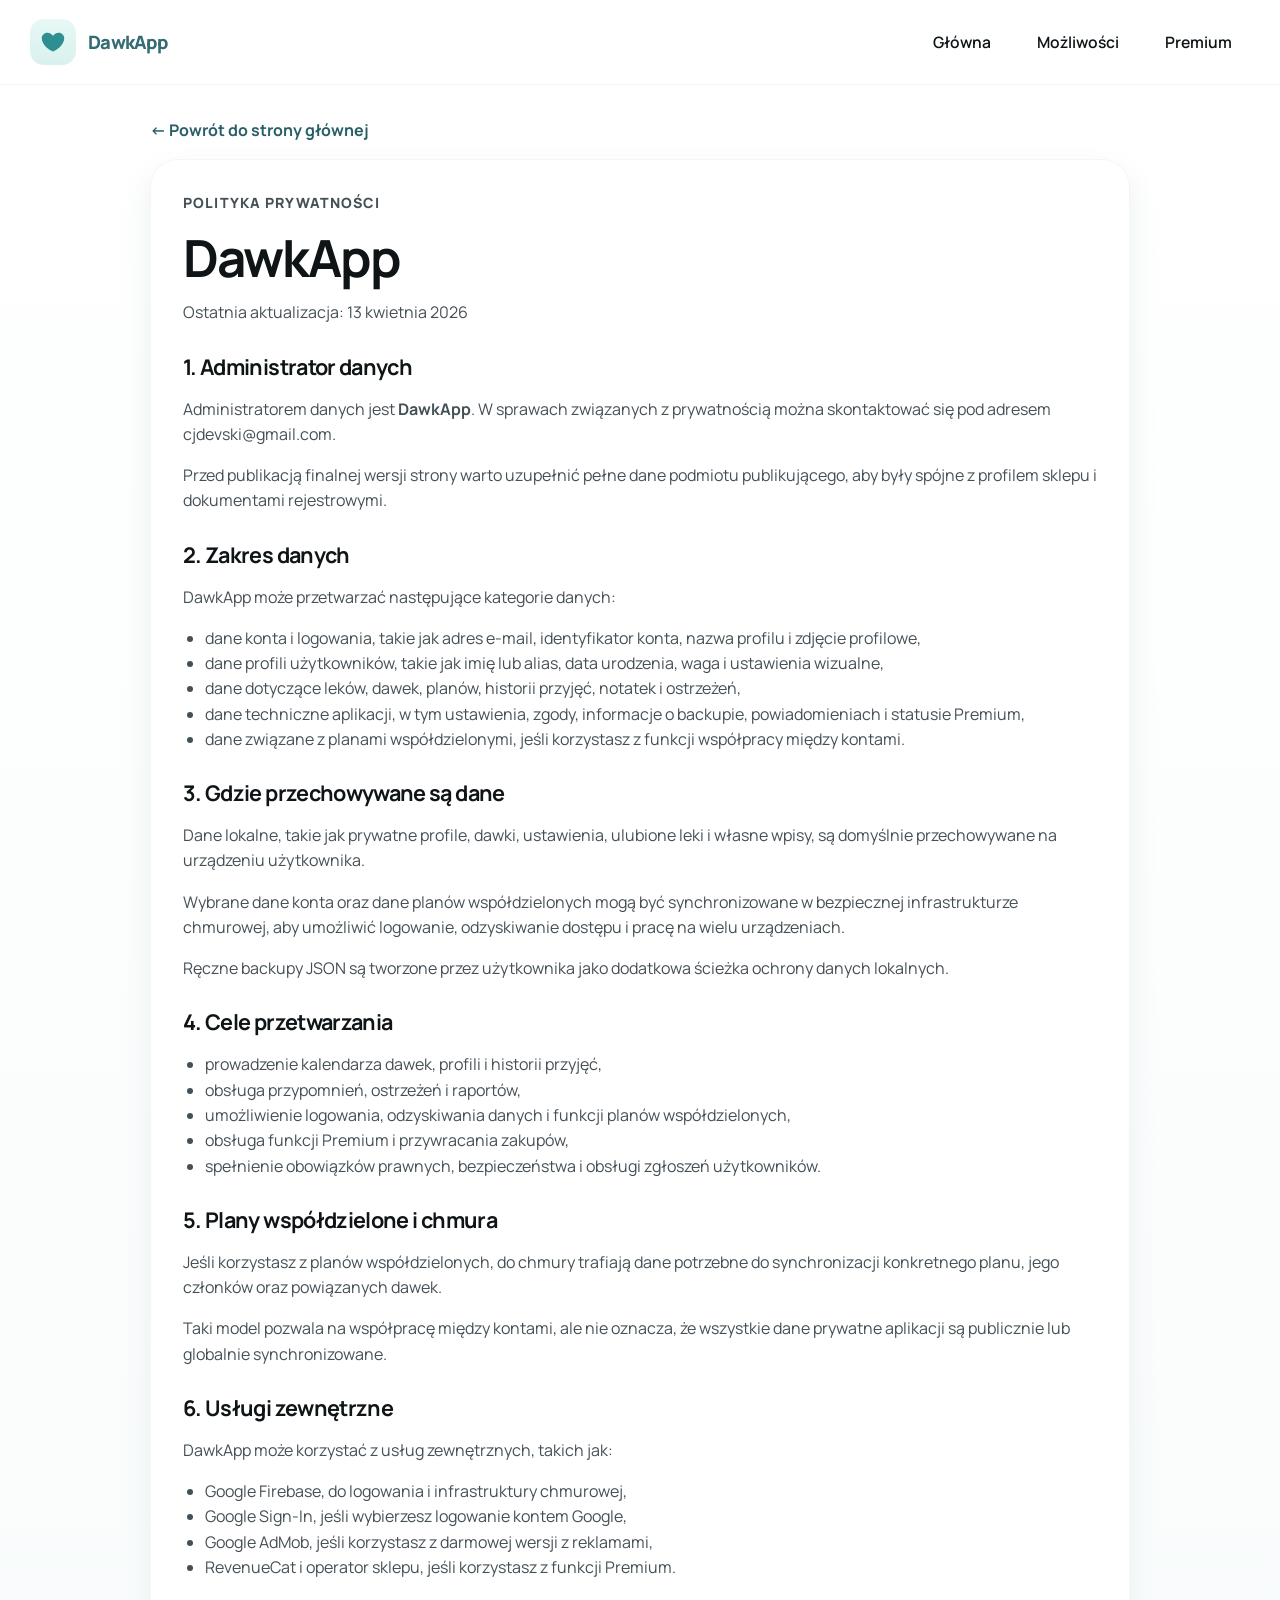
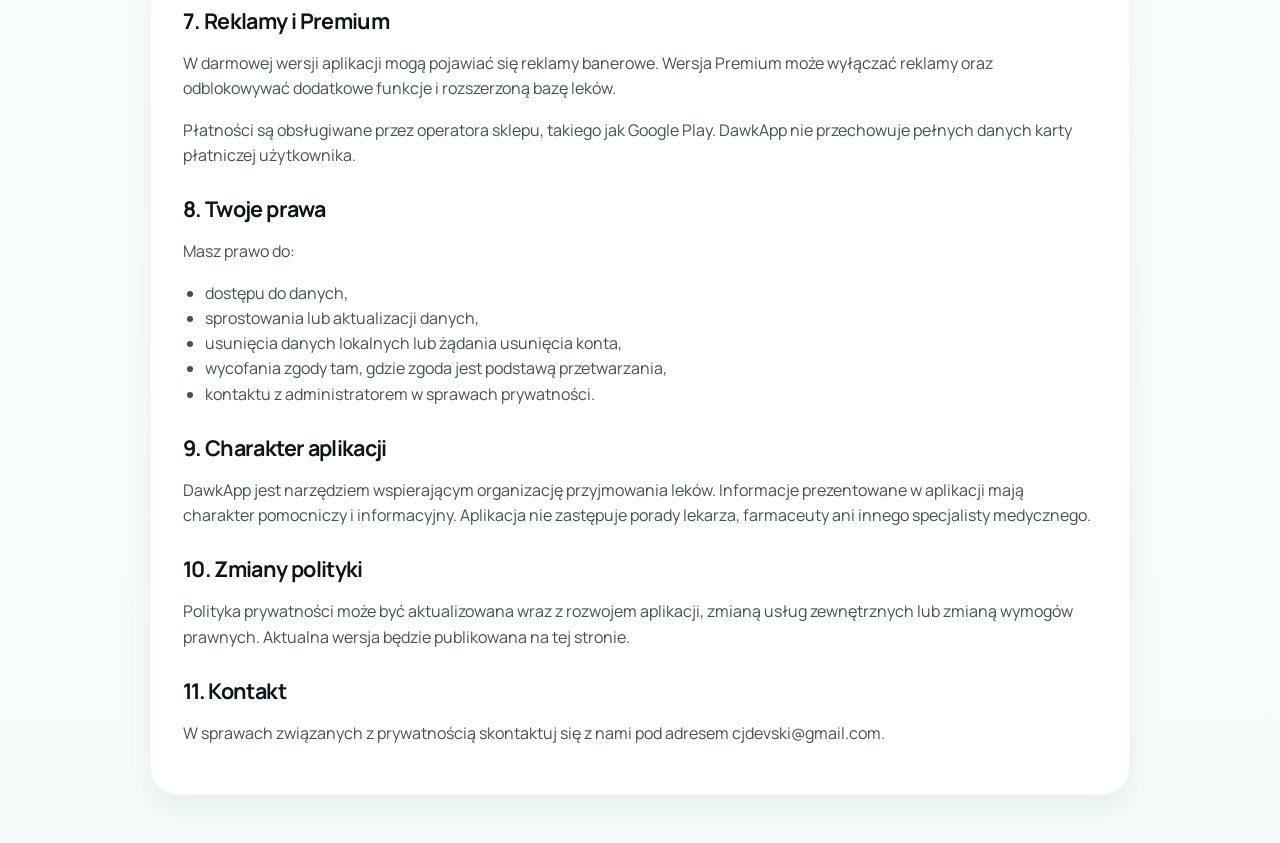
==== commit 33072f31: "Restore cohesive placeholder landing" ====
--- a/privacy.html
+++ b/privacy.html
@@ -13,13 +13,18 @@
     <link rel="preconnect" href="https://fonts.gstatic.com" crossorigin>
     <link href="https://fonts.googleapis.com/css2?family=Manrope:wght@400;500;700;800&display=swap" rel="stylesheet">
     <link rel="icon" type="image/png" href="assets/favicon.png">
+    <link rel="apple-touch-icon" href="assets/favicon.png">
     <link rel="stylesheet" href="styles.css">
 </head>
 <body class="policy-body">
     <header class="site-header policy-header">
         <div class="shell nav-shell">
             <a class="brand" href="index.html" aria-label="DawkApp">
-                <img src="assets/logo.png" alt="Logo DawkApp" class="brand-logo">
+                <span class="brand-mark" aria-hidden="true">
+                    <svg viewBox="0 0 64 64" class="brand-mark-svg">
+                        <path d="M20 12c-6.6 0-12 5.4-12 12 0 15.1 19.6 28 24 28 4.4 0 24-12.9 24-28 0-6.6-5.4-12-12-12-4.9 0-8.2 2.3-12 6.5C28.2 14.3 24.9 12 20 12Z"></path>
+                    </svg>
+                </span>
                 <span class="brand-wordmark">DawkApp</span>
             </a>
 
--- a/styles.css
+++ b/styles.css
@@ -1,17 +1,18 @@
 :root {
     --bg: #ffffff;
-    --bg-soft: #eefaf9;
-    --card: #f4fbfb;
+    --bg-soft: #f2fbfb;
+    --card: #39b7b1;
+    --card-deep: #2d9b96;
     --teal: #37b5b1;
-    --teal-dark: #1e5f6a;
-    --teal-deep: #255f67;
-    --mint: #dff3ef;
-    --ink: #0f1214;
-    --muted: #434c52;
-    --line: rgba(21, 31, 36, 0.08);
-    --shadow-soft: 0 14px 28px rgba(24, 67, 71, 0.08);
-    --shadow-card: 0 16px 36px rgba(20, 64, 69, 0.18);
-    --shell: 1200px;
+    --teal-deep: #1f5f68;
+    --teal-ink: #295e67;
+    --mint: #dff4ef;
+    --ink: #0f1417;
+    --muted: #445056;
+    --line: rgba(18, 32, 37, 0.08);
+    --shadow-soft: 0 14px 30px rgba(31, 83, 86, 0.08);
+    --shadow-card: 0 18px 36px rgba(22, 64, 69, 0.16);
+    --shell: 1220px;
 }
 
 * {
@@ -24,11 +25,13 @@
 
 body {
     margin: 0;
+    min-height: 100vh;
     color: var(--ink);
     font-family: "Manrope", sans-serif;
     background: var(--bg);
 }
 
+svg,
 img {
     display: block;
     max-width: 100%;
@@ -40,108 +43,110 @@
 }
 
 .shell {
-    width: min(calc(100% - 48px), var(--shell));
+    width: min(calc(100% - 40px), var(--shell));
     margin: 0 auto;
 }
 
 .site-header {
     position: sticky;
     top: 0;
-    z-index: 30;
+    z-index: 20;
     background: rgba(255, 255, 255, 0.94);
-    backdrop-filter: blur(12px);
+    backdrop-filter: blur(14px);
+    border-bottom: 1px solid rgba(0, 0, 0, 0.04);
 }
 
 .nav-shell {
     display: flex;
     align-items: center;
     justify-content: space-between;
-    gap: 24px;
-    padding: 12px 0 10px;
+    gap: 20px;
+    min-height: 84px;
 }
 
 .brand {
     display: inline-flex;
     align-items: center;
-    gap: 10px;
-}
-
-.brand-logo,
-.download-logo {
-    width: 54px;
-    height: 54px;
-    object-fit: contain;
+    gap: 12px;
+}
+
+.brand-mark {
+    display: inline-flex;
+    align-items: center;
+    justify-content: center;
+    width: 46px;
+    height: 46px;
+    border-radius: 14px;
+    background: linear-gradient(180deg, #e7f8f6 0%, #d9f1ee 100%);
+}
+
+.brand-mark-svg {
+    width: 30px;
+    height: 30px;
+    fill: #2d8f8f;
 }
 
 .brand-wordmark {
-    font-size: 1.02rem;
+    font-size: 1.15rem;
     font-weight: 800;
-    color: #336b72;
-    letter-spacing: -0.03em;
+    color: #356b72;
+    letter-spacing: -0.04em;
 }
 
 .site-nav {
     display: flex;
     align-items: center;
-    gap: 8px;
+    gap: 10px;
+    flex-wrap: wrap;
 }
 
 .site-nav a {
-    padding: 12px 16px;
+    padding: 10px 18px;
     border-radius: 999px;
     font-size: 0.98rem;
     font-weight: 600;
-    transition: background-color 0.18s ease, color 0.18s ease;
+    transition: background 0.18s ease, color 0.18s ease;
 }
 
 .site-nav a:hover,
 .site-nav a.is-active {
-    background: #dff1ed;
+    background: rgba(53, 179, 173, 0.16);
+    color: var(--teal-ink);
 }
 
 .section {
-    padding: 26px 0 14px;
+    padding: 52px 0 22px;
 }
 
 .hero-section {
-    padding-top: 6px;
+    padding-top: 10px;
 }
 
 .hero-card {
     display: grid;
-    grid-template-columns: 280px minmax(0, 1fr);
-    align-items: center;
-    gap: 32px;
-    padding: 20px 34px 22px;
-    background: linear-gradient(180deg, #f5fcfc 0%, #f1fbfb 100%);
-    border: 1px solid #e2f1ef;
-}
-
-.hero-visual {
-    display: flex;
-    justify-content: center;
-}
-
-.hero-phone {
-    width: min(100%, 180px);
-    filter: drop-shadow(0 10px 24px rgba(11, 23, 28, 0.35));
+    grid-template-columns: 310px minmax(0, 1fr);
+    align-items: center;
+    gap: 44px;
+    padding: 22px 28px 28px;
+    background: linear-gradient(180deg, #f7fdfd 0%, #eef9f8 100%);
+    border: 1px solid #deefed;
 }
 
 .hero-copy h1,
 .section-title,
+.feature-card h3,
 .premium-heading,
-.feature-card h3,
-.feature-mini-card h3 {
+.premium-copy h3 {
     margin: 0;
     font-weight: 800;
-    letter-spacing: -0.04em;
+    letter-spacing: -0.05em;
 }
 
 .hero-copy h1 {
-    max-width: 680px;
-    font-size: clamp(2.3rem, 4vw, 3.45rem);
+    max-width: 720px;
+    margin-bottom: 24px;
+    font-size: clamp(2.5rem, 4.7vw, 4.35rem);
     line-height: 0.98;
-    margin-bottom: 26px;
 }
 
 .store-pill {
@@ -149,25 +154,20 @@
     padding: 14px 22px;
     border-radius: 999px;
     background: linear-gradient(90deg, #3cbfbb 0%, #35aba8 100%);
-    box-shadow: 0 10px 22px rgba(36, 127, 123, 0.18);
+    box-shadow: 0 14px 28px rgba(36, 127, 123, 0.2);
 }
 
 .store-badge {
     display: inline-flex;
     flex-direction: column;
     justify-content: center;
-    min-width: 260px;
-    min-height: 72px;
-    padding: 10px 28px;
+    min-width: 272px;
+    min-height: 74px;
+    padding: 12px 30px;
     border-radius: 12px;
     background: #101214;
     color: #ffffff;
     text-align: center;
-    box-shadow: inset 0 0 0 1px rgba(255, 255, 255, 0.08);
-}
-
-.store-badge.standalone {
-    min-width: 250px;
 }
 
 .store-badge-kicker {
@@ -177,301 +177,304 @@
 }
 
 .store-badge-name {
-    font-size: 2rem;
+    font-size: 1.95rem;
     font-weight: 800;
+    line-height: 1.04;
     letter-spacing: -0.04em;
-    line-height: 1.05;
 }
 
 .hero-note,
-.download-copy,
 .footer-disclaimer,
+.premium-copy p,
 .policy-card p,
 .policy-card li {
     color: var(--muted);
-    line-height: 1.55;
+    line-height: 1.58;
 }
 
 .hero-note {
-    max-width: 690px;
-    margin: 14px 0 0;
+    max-width: 720px;
+    margin: 16px 0 0;
     font-size: 0.98rem;
 }
 
 .section-title {
-    text-align: center;
-    font-size: clamp(2.1rem, 3.5vw, 3rem);
-    margin-bottom: 26px;
+    margin-bottom: 28px;
+    text-align: center;
+    font-size: clamp(2.15rem, 3.6vw, 3.25rem);
+    line-height: 1.04;
 }
 
 .features-layout {
     display: grid;
-    grid-template-columns: minmax(0, 1fr) 360px minmax(0, 1fr);
-    gap: 18px;
-    align-items: center;
+    grid-template-columns: minmax(260px, 1fr) 390px minmax(260px, 1fr);
+    align-items: center;
+    gap: 24px;
+}
+
+.feature-stack {
+    display: grid;
+    gap: 22px;
 }
 
 .feature-card {
-    min-height: 186px;
-    padding: 24px 20px;
-    border-radius: 18px;
-    background: linear-gradient(180deg, #39b7b3 0%, #32a29e 100%);
+    min-height: 198px;
+    padding: 26px 22px;
+    border-radius: 24px;
+    background: linear-gradient(180deg, var(--card) 0%, var(--card-deep) 100%);
     color: #ffffff;
     text-align: center;
     box-shadow: var(--shadow-card);
 }
 
-.feature-card h3,
-.feature-mini-card h3 {
+.feature-icon {
+    display: inline-flex;
+    align-items: center;
+    justify-content: center;
+    width: 40px;
+    height: 40px;
+    margin: 0 auto 16px;
+}
+
+.feature-icon-svg {
+    width: 34px;
+    height: 34px;
+    fill: none;
+    stroke: #ffffff;
+    stroke-width: 3;
+    stroke-linecap: round;
+    stroke-linejoin: round;
+}
+
+.feature-card h3 {
+    margin-bottom: 10px;
     font-size: 1.08rem;
     line-height: 1.15;
-    margin-bottom: 10px;
-}
-
-.feature-card p,
-.feature-mini-card p,
-.premium-point span {
+}
+
+.feature-card p {
     margin: 0;
     font-size: 0.98rem;
-    line-height: 1.35;
-}
-
-.placeholder-icon {
-    display: inline-flex;
-    align-items: center;
-    justify-content: center;
-    width: 128px;
-    height: 128px;
-    margin: 0 auto 14px;
-    border: 2px dashed rgba(255, 255, 255, 0.7);
-    border-radius: 24px;
-    color: rgba(255, 255, 255, 0.88);
-    font-size: 0.8rem;
-    font-weight: 800;
-    text-align: center;
-    line-height: 1.3;
-}
-
-.placeholder-icon.small {
-    width: 104px;
-    height: 104px;
-    margin: 0;
-}
-
-.placeholder-icon.wide {
-    width: 220px;
-    height: 180px;
-    margin: 0;
+    line-height: 1.45;
+    color: rgba(255, 255, 255, 0.94);
 }
 
 .feature-phones {
     position: relative;
-    height: 240px;
-}
-
-.feature-phone {
+    height: 410px;
+}
+
+.art-placeholder {
+    display: grid;
+    place-items: center;
+    gap: 6px;
+    padding: 18px;
+    text-align: center;
+    color: #2b5f67;
+    background: linear-gradient(180deg, rgba(255, 255, 255, 0.96) 0%, rgba(235, 248, 247, 0.96) 100%);
+    border: 2px dashed rgba(53, 179, 173, 0.34);
+    box-shadow: var(--shadow-soft);
+}
+
+.art-label {
+    font-size: 0.76rem;
+    font-weight: 800;
+    letter-spacing: 0.08em;
+    text-transform: uppercase;
+}
+
+.art-placeholder strong {
+    font-size: 1.1rem;
+    letter-spacing: -0.03em;
+}
+
+.art-placeholder span:last-child {
+    font-size: 0.92rem;
+    color: #55757b;
+}
+
+.art-phone {
+    width: min(100%, 190px);
+    min-height: 360px;
+    margin: 0 auto;
+    border-radius: 34px;
+}
+
+.art-screen {
     position: absolute;
+    width: 185px;
+    min-height: 330px;
+    border-radius: 30px;
+}
+
+.art-screen-front {
+    left: 56px;
     bottom: 0;
-    width: 170px;
-    border-radius: 28px;
-    background: #ffffff;
-    box-shadow: 0 18px 34px rgba(18, 44, 48, 0.22);
-}
-
-.feature-phone-left {
-    left: 62px;
     z-index: 2;
-    transform: rotate(-2deg);
-}
-
-.feature-phone-right {
-    right: 62px;
-    width: 160px;
+    transform: rotate(-6deg);
+}
+
+.art-screen-back {
+    right: 50px;
+    top: 18px;
     z-index: 1;
-    transform: rotate(17deg);
-}
-
-.feature-middle-copy {
+    transform: rotate(10deg);
+}
+
+.premium-section {
+    padding-top: 28px;
+}
+
+.premium-panel {
+    padding: 30px 28px 28px;
+    border-radius: 24px;
+    background: linear-gradient(180deg, #33b7b1 0%, #215d68 100%);
+    color: #ffffff;
+    box-shadow: var(--shadow-card);
+}
+
+.premium-heading {
+    margin-bottom: 12px;
+    text-align: center;
+    font-size: clamp(2rem, 3.4vw, 2.85rem);
+}
+
+.premium-lead {
+    max-width: 860px;
+    margin: 0 auto 26px;
+    text-align: center;
+    color: rgba(255, 255, 255, 0.92);
+    font-size: 1.03rem;
+    line-height: 1.6;
+}
+
+.premium-story {
+    display: grid;
+    gap: 18px;
+}
+
+.premium-row {
+    display: grid;
+    grid-template-columns: minmax(280px, 0.92fr) minmax(0, 1.08fr);
+    align-items: center;
+    gap: 28px;
+    padding: 20px;
+    border-radius: 20px;
+    background: rgba(255, 255, 255, 0.08);
+    box-shadow: inset 0 0 0 1px rgba(255, 255, 255, 0.08);
+}
+
+.premium-row-reverse .premium-media {
+    order: 2;
+}
+
+.premium-row-reverse .premium-copy {
+    order: 1;
+}
+
+.premium-media {
     display: flex;
     justify-content: center;
-    margin-top: -26px;
-    position: relative;
-    z-index: 3;
-}
-
-.feature-mini-card {
+}
+
+.art-wide {
+    width: min(100%, 330px);
+    min-height: 220px;
+    border-radius: 24px;
+}
+
+.premium-copy {
     display: grid;
-    grid-template-columns: 104px minmax(0, 1fr);
-    align-items: center;
-    gap: 16px;
-    width: min(100%, 360px);
-    padding: 14px 18px;
-    border-radius: 18px;
-    background: linear-gradient(180deg, #39b7b3 0%, #32a29e 100%);
-    color: #ffffff;
-    box-shadow: var(--shadow-card);
-}
-
-.premium-section {
-    padding-top: 22px;
-}
-
-.premium-panel {
-    padding: 30px 26px 24px;
-    border-radius: 18px;
-    background: linear-gradient(180deg, #32b4af 0%, #215c69 100%);
-    color: #ffffff;
-    box-shadow: var(--shadow-card);
-}
-
-.premium-heading {
-    text-align: center;
-    font-size: clamp(2rem, 3.2vw, 2.8rem);
-    margin-bottom: 18px;
-}
-
-.premium-grid {
-    display: grid;
-    grid-template-columns: minmax(0, 1fr) minmax(0, 1fr);
-    gap: 28px;
-}
-
-.premium-column {
-    display: grid;
-    gap: 26px;
-    align-content: start;
-}
-
-.premium-point {
-    display: grid;
-    gap: 8px;
-    font-size: 1.05rem;
-}
-
-.premium-point strong {
-    font-size: 1.05rem;
-    line-height: 1.25;
-}
-
-.premium-illustrated {
-    grid-template-columns: 220px minmax(0, 1fr);
-    gap: 18px;
-    align-items: center;
-}
-
-.premium-with-shot {
-    grid-template-columns: minmax(0, 1fr) 118px;
-    gap: 18px;
-    align-items: start;
-}
-
-.premium-shot {
-    width: 118px;
-    height: 78px;
-    object-fit: cover;
-    border-radius: 10px;
-    background: rgba(255, 255, 255, 0.18);
-    box-shadow: 0 12px 24px rgba(13, 35, 41, 0.2);
-}
-
-.premium-cta-row {
-    display: flex;
-    justify-content: center;
-    margin-top: 20px;
-}
-
-.premium-button {
+    gap: 10px;
+}
+
+.premium-tag {
     display: inline-flex;
-    align-items: center;
-    justify-content: center;
-    min-width: 170px;
-    min-height: 44px;
-    padding: 0 24px;
+    width: fit-content;
+    padding: 6px 12px;
     border-radius: 999px;
-    background: linear-gradient(180deg, #edf7f4 0%, #d7ece8 100%);
-    color: #355962;
+    background: rgba(255, 255, 255, 0.14);
+    font-size: 0.78rem;
     font-weight: 800;
-    box-shadow: var(--shadow-soft);
-}
-
-.download-shell {
-    text-align: center;
-}
-
-.download-row {
-    display: inline-flex;
-    align-items: center;
-    justify-content: center;
-    gap: 14px;
-}
-
-.download-logo {
-    width: 58px;
-    height: 58px;
-}
-
-.download-copy {
-    margin-top: 10px;
-    font-size: 1rem;
+    letter-spacing: 0.08em;
+    text-transform: uppercase;
+}
+
+.premium-copy h3 {
+    font-size: clamp(1.45rem, 2.3vw, 2rem);
+    line-height: 1.08;
+}
+
+.premium-copy p {
+    margin: 0;
+    color: rgba(255, 255, 255, 0.92);
 }
 
 .site-footer {
-    border-top: 1px solid #e5eded;
-    padding: 8px 0 18px;
+    padding: 28px 0 24px;
 }
 
 .footer-shell {
     display: flex;
-    align-items: flex-end;
-    justify-content: space-between;
-    gap: 18px;
+    flex-direction: column;
+    align-items: center;
+    gap: 14px;
+}
+
+.footer-closing {
+    margin: 0;
+    text-align: center;
+    font-size: 1rem;
+    font-weight: 600;
 }
 
 .footer-disclaimer {
+    max-width: 720px;
     margin: 0;
-    max-width: 720px;
-    font-size: 0.8rem;
+    text-align: center;
+    font-size: 0.82rem;
 }
 
 .footer-links {
     display: flex;
     align-items: center;
+    justify-content: center;
     gap: 24px;
-    font-size: 0.92rem;
-    white-space: nowrap;
+    flex-wrap: wrap;
+    font-size: 0.95rem;
 }
 
 .footer-links a:hover,
 .back-link:hover {
-    color: var(--teal-dark);
+    color: var(--teal-ink);
 }
 
 .policy-body {
-    background: linear-gradient(180deg, #f5fcfb 0%, #ffffff 100%);
+    background: linear-gradient(180deg, #ffffff 0%, #f7fbfb 100%);
+}
+
+.policy-layout {
+    width: min(calc(100% - 40px), 980px);
+    margin: 0 auto;
+    padding: 34px 0 48px;
 }
 
 .policy-header {
     position: static;
-}
-
-.policy-layout {
-    width: min(calc(100% - 48px), 980px);
-    margin: 0 auto;
-    padding: 22px 0 40px;
 }
 
 .back-link {
     display: inline-flex;
     margin-bottom: 18px;
-    color: #2d6f76;
+    color: var(--teal-ink);
     font-weight: 700;
 }
 
 .policy-card {
-    padding: 30px;
-    border-radius: 24px;
+    padding: 32px;
+    border-radius: 28px;
     background: rgba(255, 255, 255, 0.94);
-    border: 1px solid #e3efee;
+    border: 1px solid rgba(0, 0, 0, 0.04);
     box-shadow: var(--shadow-soft);
 }
 
@@ -497,7 +500,6 @@
 }
 
 .policy-card ul {
-    margin: 10px 0 0;
     padding-left: 22px;
 }
 
@@ -506,16 +508,17 @@
     color: #667177;
 }
 
-@media (max-width: 1100px) {
+@media (max-width: 1120px) {
+    .hero-card,
     .features-layout,
-    .premium-grid,
-    .hero-card {
+    .premium-row {
         grid-template-columns: 1fr;
     }
 
     .hero-card,
-    .download-shell,
-    .feature-card {
+    .hero-copy,
+    .feature-card,
+    .premium-row {
         text-align: center;
     }
 
@@ -526,12 +529,17 @@
     }
 
     .feature-phones {
-        width: 320px;
+        width: min(100%, 360px);
         margin: 0 auto;
     }
 
-    .feature-mini-card {
-        margin-top: 10px;
+    .premium-row-reverse .premium-media,
+    .premium-row-reverse .premium-copy {
+        order: initial;
+    }
+
+    .premium-tag {
+        margin: 0 auto;
     }
 }
 
@@ -543,10 +551,13 @@
 
     .nav-shell,
     .site-nav,
-    .footer-shell,
-    .footer-links,
-    .download-row {
+    .footer-links {
         flex-direction: column;
+    }
+
+    .nav-shell {
+        min-height: auto;
+        padding: 14px 0;
     }
 
     .site-nav,
@@ -555,57 +566,42 @@
     }
 
     .hero-card {
+        gap: 28px;
         padding: 22px 18px;
     }
 
     .hero-copy h1 {
-        font-size: clamp(2rem, 10vw, 2.8rem);
+        font-size: clamp(2.2rem, 9vw, 3.2rem);
     }
 
     .store-pill,
-    .store-badge.standalone,
     .store-badge {
         width: 100%;
         min-width: 0;
     }
 
     .store-badge-name {
-        font-size: 1.7rem;
+        font-size: 1.6rem;
     }
 
     .feature-phones {
-        height: 220px;
-        width: 280px;
-    }
-
-    .feature-phone-left {
-        left: 36px;
+        height: 330px;
+    }
+
+    .art-screen {
         width: 150px;
-    }
-
-    .feature-phone-right {
-        right: 32px;
-        width: 140px;
-    }
-
-    .feature-middle-copy {
-        margin-top: 16px;
-    }
-
-    .feature-mini-card,
-    .premium-illustrated,
-    .premium-with-shot {
-        grid-template-columns: 1fr;
-        justify-items: center;
-        text-align: center;
-    }
-
-    .premium-shot {
-        width: min(100%, 190px);
-        height: auto;
-        aspect-ratio: 118 / 78;
-    }
-
+        min-height: 260px;
+    }
+
+    .art-screen-front {
+        left: 34px;
+    }
+
+    .art-screen-back {
+        right: 34px;
+    }
+
+    .premium-panel,
     .policy-card {
         padding: 22px;
     }
@@ -613,46 +609,49 @@
 
 @media (max-width: 520px) {
     .site-nav a {
-        padding: 10px 12px;
-    }
-
-    .brand-logo,
-    .download-logo {
-        width: 48px;
-        height: 48px;
-    }
-
-    .hero-phone {
-        width: 150px;
-    }
-
-    .placeholder-icon {
-        width: 112px;
-        height: 112px;
-    }
-
-    .placeholder-icon.small {
-        width: 96px;
-        height: 96px;
-    }
-
-    .placeholder-icon.wide {
-        width: 180px;
-        height: 140px;
+        padding: 8px 12px;
+    }
+
+    .brand-mark {
+        width: 40px;
+        height: 40px;
+    }
+
+    .brand-mark-svg {
+        width: 26px;
+        height: 26px;
+    }
+
+    .art-phone {
+        width: min(100%, 160px);
+        min-height: 310px;
+        border-radius: 28px;
+    }
+
+    .feature-card {
+        min-height: 0;
     }
 
     .feature-phones {
-        width: 240px;
-        height: 190px;
-    }
-
-    .feature-phone-left {
-        left: 26px;
-        width: 128px;
-    }
-
-    .feature-phone-right {
-        right: 24px;
-        width: 120px;
-    }
-}
+        height: 290px;
+        width: 250px;
+    }
+
+    .art-screen {
+        width: 126px;
+        min-height: 220px;
+        border-radius: 24px;
+    }
+
+    .art-screen-front {
+        left: 16px;
+    }
+
+    .art-screen-back {
+        right: 10px;
+    }
+
+    .art-wide {
+        min-height: 190px;
+    }
+}
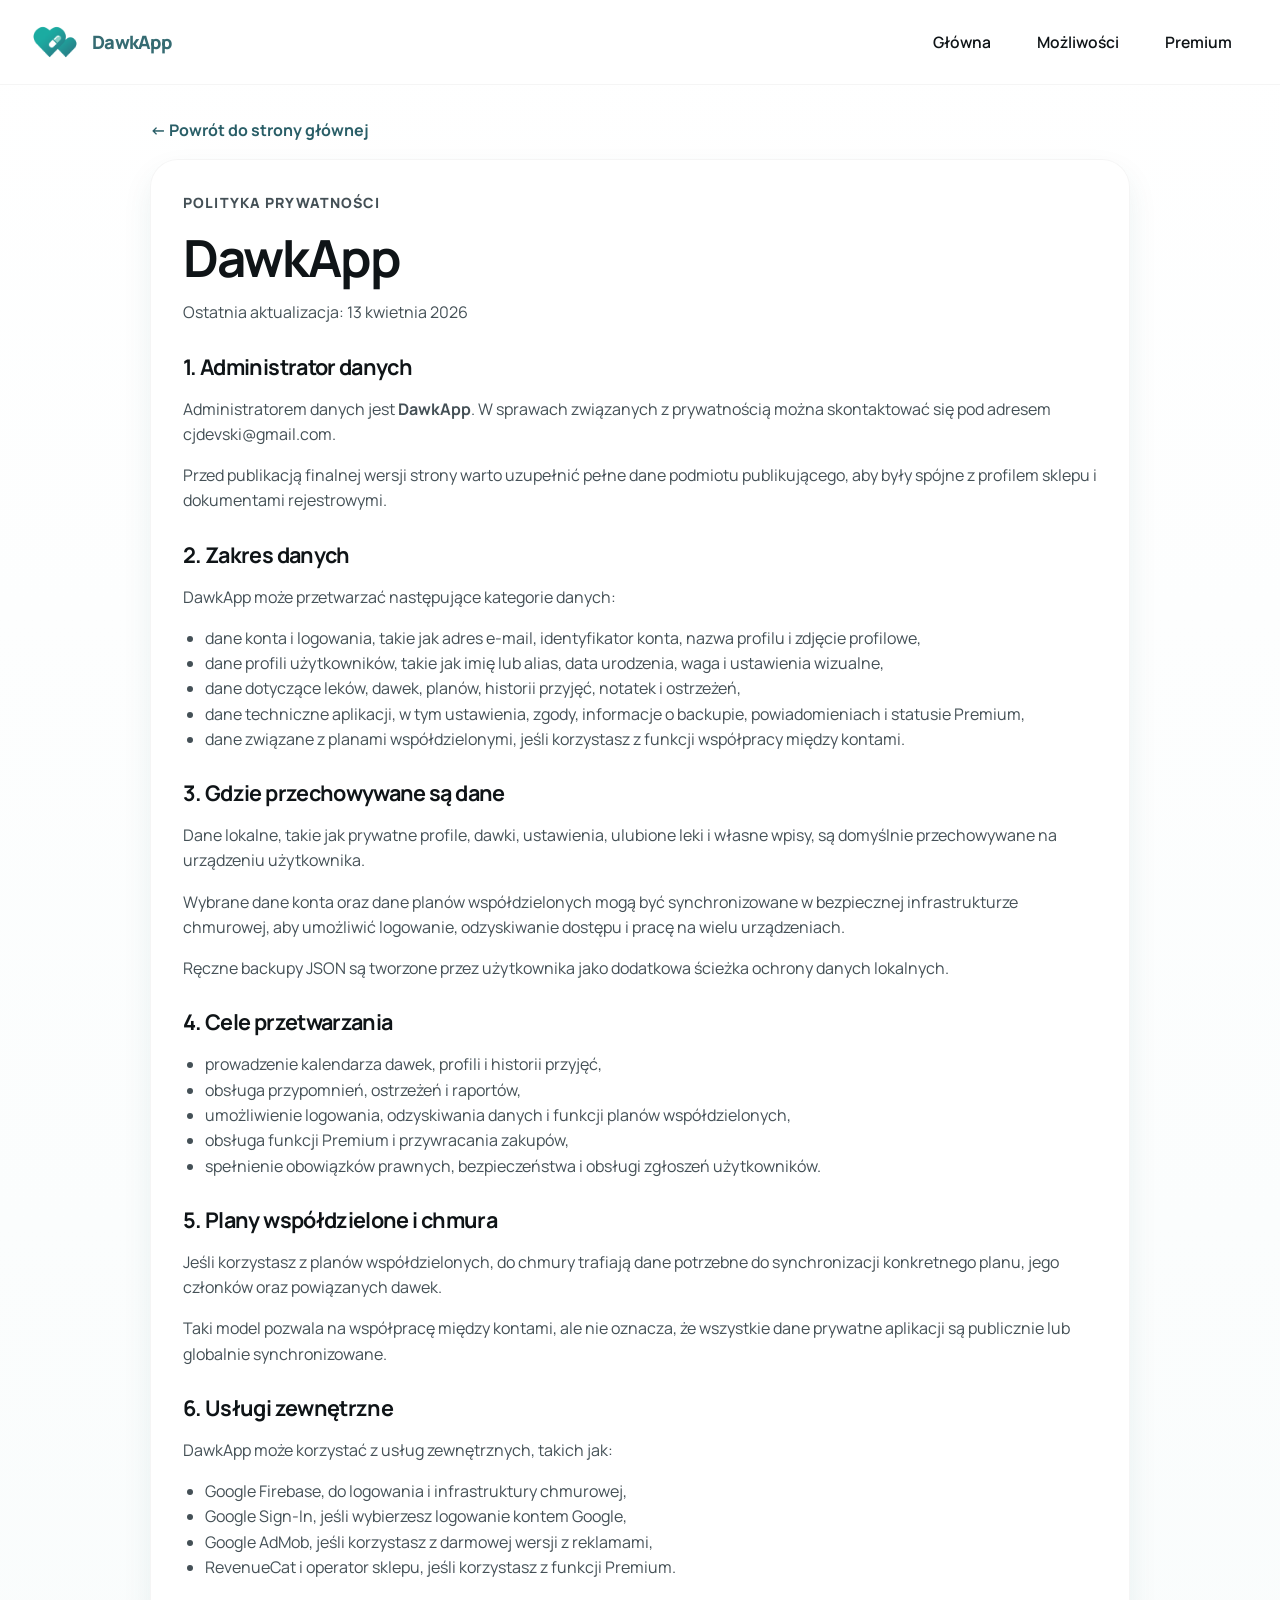
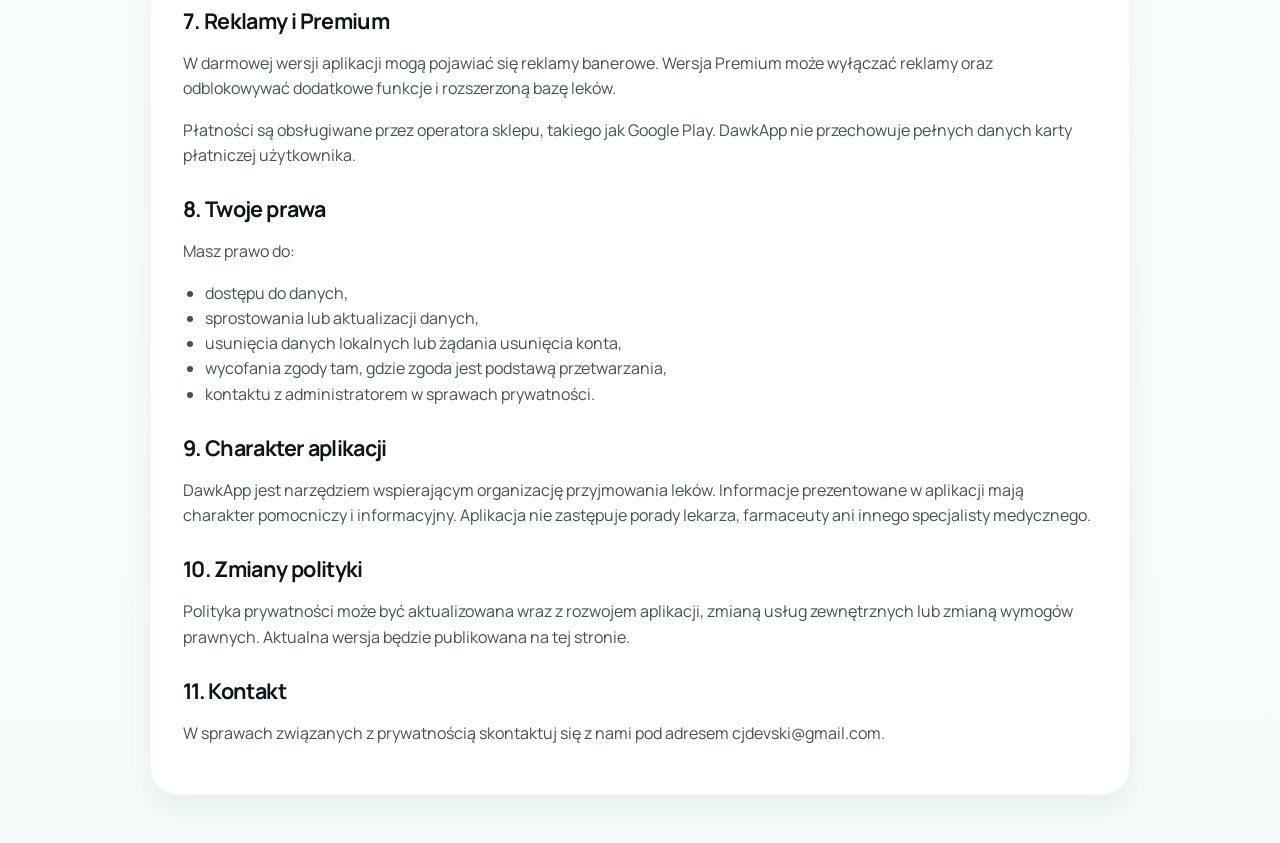
==== commit c825ad10: "Restore official logo in header and tab icon" ====
--- a/privacy.html
+++ b/privacy.html
@@ -12,19 +12,15 @@
     <link rel="preconnect" href="https://fonts.googleapis.com">
     <link rel="preconnect" href="https://fonts.gstatic.com" crossorigin>
     <link href="https://fonts.googleapis.com/css2?family=Manrope:wght@400;500;700;800&display=swap" rel="stylesheet">
-    <link rel="icon" type="image/png" href="assets/favicon.png">
-    <link rel="apple-touch-icon" href="assets/favicon.png">
+    <link rel="icon" type="image/png" href="assets/logo.png">
+    <link rel="apple-touch-icon" href="assets/logo.png">
     <link rel="stylesheet" href="styles.css">
 </head>
 <body class="policy-body">
     <header class="site-header policy-header">
         <div class="shell nav-shell">
             <a class="brand" href="index.html" aria-label="DawkApp">
-                <span class="brand-mark" aria-hidden="true">
-                    <svg viewBox="0 0 64 64" class="brand-mark-svg">
-                        <path d="M20 12c-6.6 0-12 5.4-12 12 0 15.1 19.6 28 24 28 4.4 0 24-12.9 24-28 0-6.6-5.4-12-12-12-4.9 0-8.2 2.3-12 6.5C28.2 14.3 24.9 12 20 12Z"></path>
-                    </svg>
-                </span>
+                <img src="assets/logo.png" alt="Logo DawkApp" class="brand-logo">
                 <span class="brand-wordmark">DawkApp</span>
             </a>
 
--- a/styles.css
+++ b/styles.css
@@ -70,20 +70,10 @@
     gap: 12px;
 }
 
-.brand-mark {
-    display: inline-flex;
-    align-items: center;
-    justify-content: center;
-    width: 46px;
-    height: 46px;
-    border-radius: 14px;
-    background: linear-gradient(180deg, #e7f8f6 0%, #d9f1ee 100%);
-}
-
-.brand-mark-svg {
-    width: 30px;
-    height: 30px;
-    fill: #2d8f8f;
+.brand-logo {
+    width: 50px;
+    height: 50px;
+    object-fit: contain;
 }
 
 .brand-wordmark {
@@ -151,36 +141,14 @@
 
 .store-pill {
     display: inline-flex;
-    padding: 14px 22px;
-    border-radius: 999px;
-    background: linear-gradient(90deg, #3cbfbb 0%, #35aba8 100%);
-    box-shadow: 0 14px 28px rgba(36, 127, 123, 0.2);
-}
-
-.store-badge {
-    display: inline-flex;
-    flex-direction: column;
+    align-items: center;
     justify-content: center;
-    min-width: 272px;
-    min-height: 74px;
-    padding: 12px 30px;
-    border-radius: 12px;
-    background: #101214;
-    color: #ffffff;
-    text-align: center;
-}
-
-.store-badge-kicker {
-    font-size: 0.78rem;
-    font-weight: 700;
-    letter-spacing: 0.08em;
-}
-
-.store-badge-name {
-    font-size: 1.95rem;
-    font-weight: 800;
-    line-height: 1.04;
-    letter-spacing: -0.04em;
+}
+
+.store-badge-image {
+    width: min(100%, 360px);
+    height: auto;
+    filter: drop-shadow(0 12px 22px rgba(36, 127, 123, 0.18));
 }
 
 .hero-note,
@@ -231,19 +199,15 @@
     display: inline-flex;
     align-items: center;
     justify-content: center;
-    width: 40px;
-    height: 40px;
-    margin: 0 auto 16px;
+    width: 80px;
+    height: 80px;
+    margin: 0 auto 18px;
 }
 
 .feature-icon-svg {
-    width: 34px;
-    height: 34px;
-    fill: none;
-    stroke: #ffffff;
-    stroke-width: 3;
-    stroke-linecap: round;
-    stroke-linejoin: round;
+    width: 68px;
+    height: 68px;
+    fill: #ffffff;
 }
 
 .feature-card h3 {
@@ -575,13 +539,8 @@
     }
 
     .store-pill,
-    .store-badge {
+    .store-badge-image {
         width: 100%;
-        min-width: 0;
-    }
-
-    .store-badge-name {
-        font-size: 1.6rem;
     }
 
     .feature-phones {
@@ -612,14 +571,19 @@
         padding: 8px 12px;
     }
 
-    .brand-mark {
+    .brand-logo {
         width: 40px;
         height: 40px;
     }
 
-    .brand-mark-svg {
-        width: 26px;
-        height: 26px;
+    .feature-icon {
+        width: 68px;
+        height: 68px;
+    }
+
+    .feature-icon-svg {
+        width: 56px;
+        height: 56px;
     }
 
     .art-phone {
